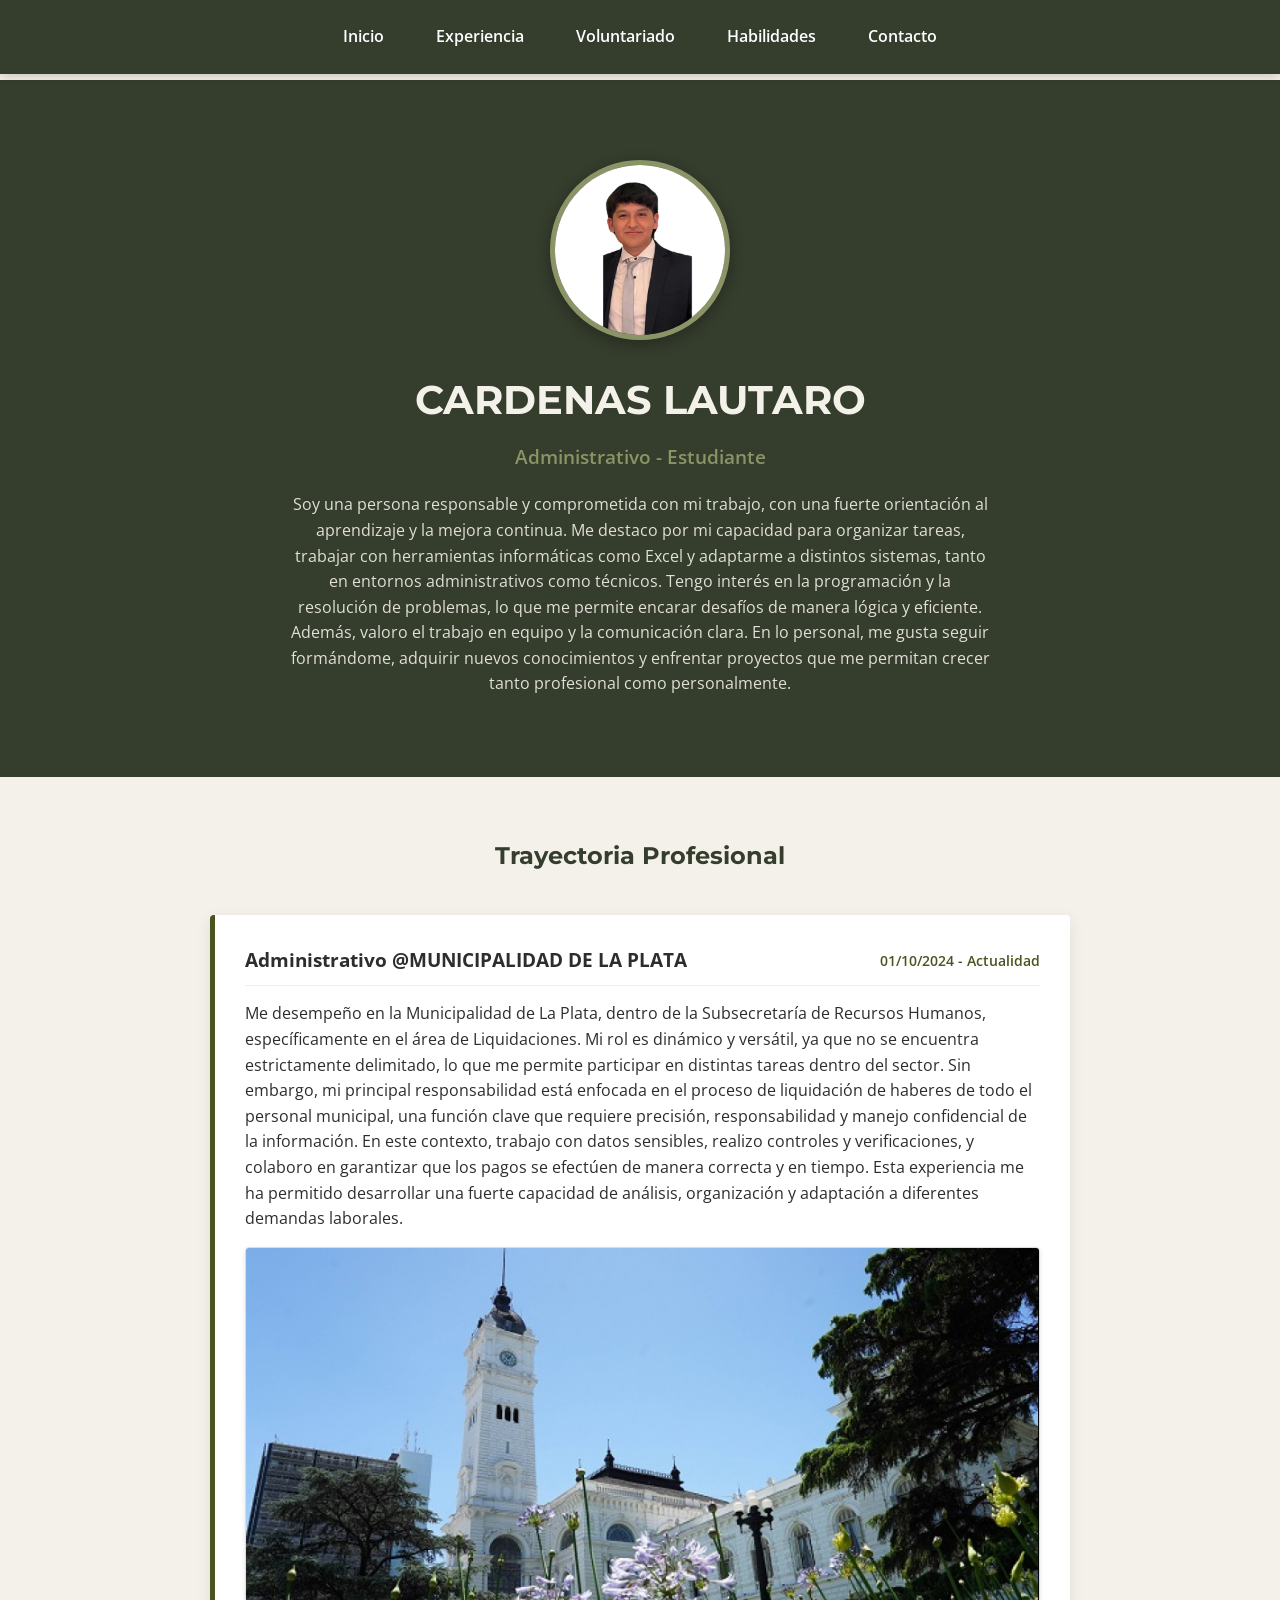
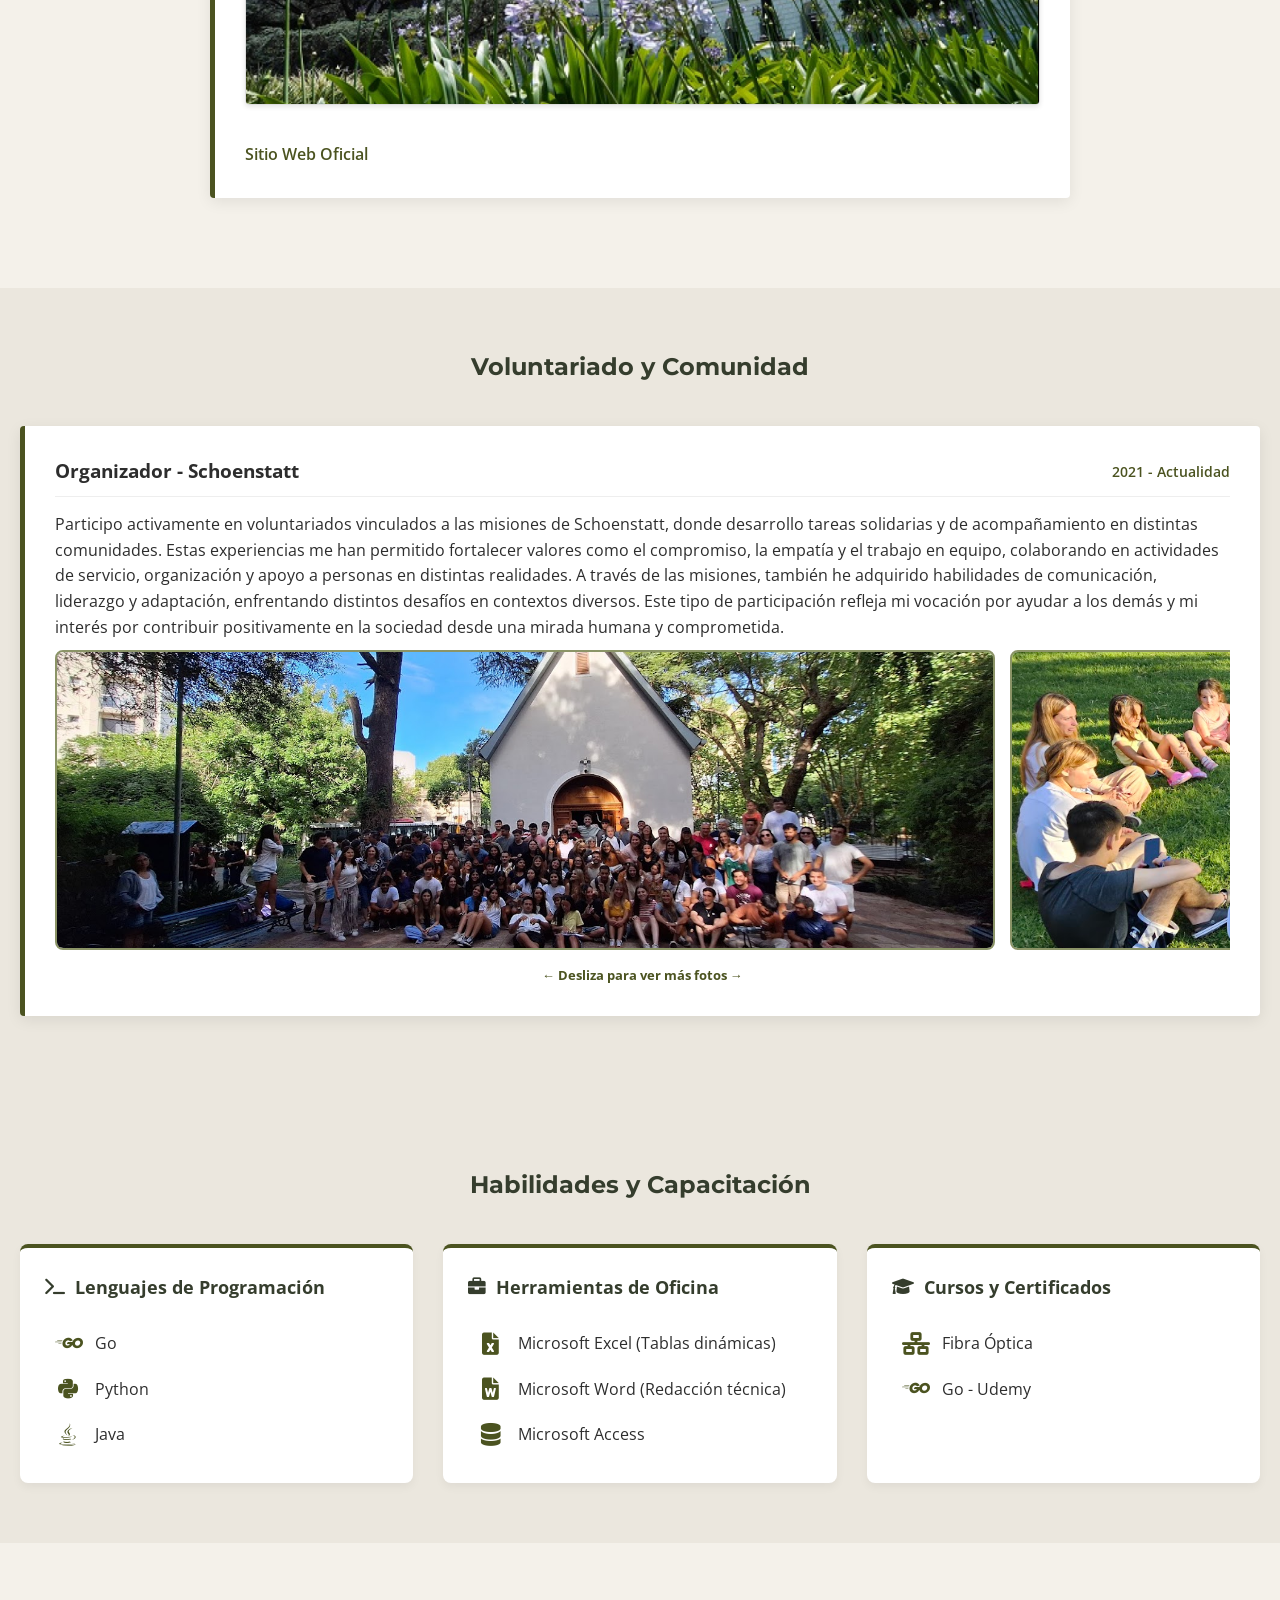
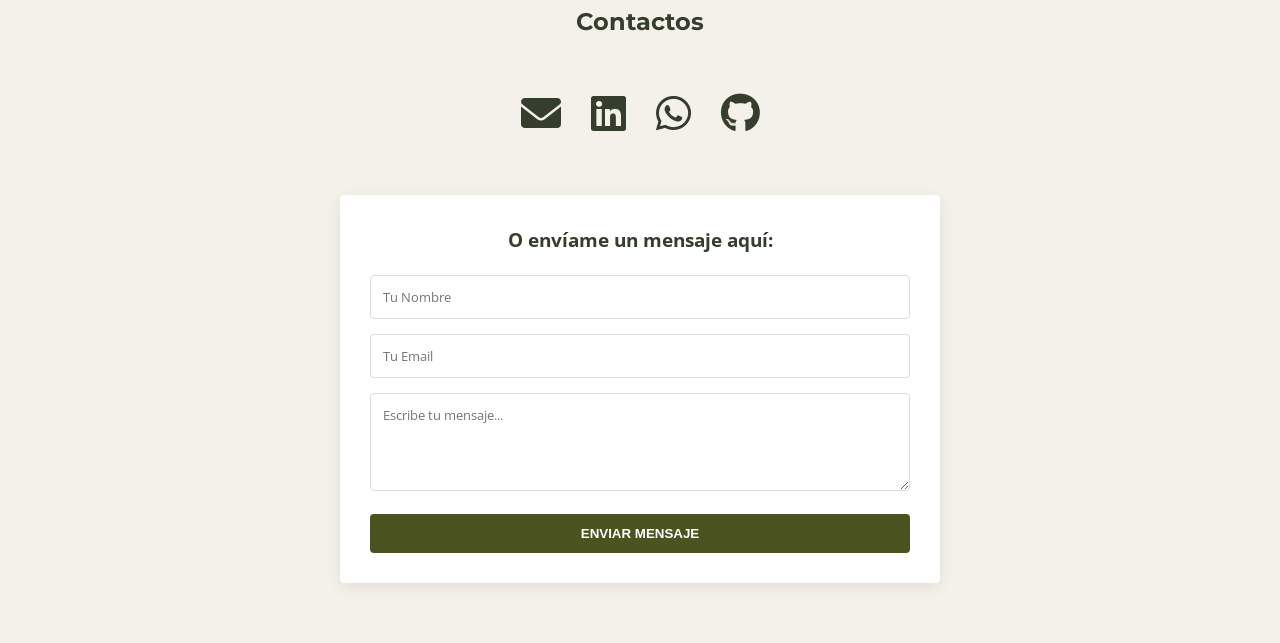
==== index.htm @ 36872a39 "Primer commit: Estructura de CV Profesional" ====
<!DOCTYPE html>
<html lang="es">
<head>
    <meta charset="UTF-8">
    <meta name="viewport" content="width=device-width, initial-scale=1.0">
    <title>CV Profesional</title> <link href="https://fonts.googleapis.com/css2?family=Montserrat:wght@700&family=Open+Sans:wght@400;600&display=swap" rel="stylesheet">
    <link rel="stylesheet" href="https://cdnjs.cloudflare.com/ajax/libs/font-awesome/6.0.0/css/all.min.css">
    <link rel="stylesheet" href="style.css">
</head>
<body>

    <nav class="navbar">
        <div class="nav-container">
            <a href="#inicio" class="nav-link">Inicio</a>
            <a href="#experiencia" class="nav-link">Experiencia</a>
            <a href="#voluntariado" class="nav-link">Voluntariado</a> 
            <a href="#habilidades" class="nav-link">Habilidades</a>
            <a href="#contacto" class="nav-link">Contacto</a>
        </div>
    </nav>

    <header id="inicio" class="hero-section">
        <div class="hero-content">
            <img src="./fotos/yo.png" alt="Foto de Perfil de TU NOMBRE" class="profile-img">
            
            <h1 class="main-title">CARDENAS LAUTARO</h1> 
            
            <p class="subtitle">Administrativo - Estudiante</p> 
            
            <p class="about-me">Soy una persona responsable y comprometida con mi trabajo, con una fuerte orientación al aprendizaje y la mejora continua. Me destaco por mi capacidad para organizar tareas, trabajar con herramientas informáticas como Excel y adaptarme a distintos sistemas, tanto en entornos administrativos como técnicos. Tengo interés en la programación y la resolución de problemas, lo que me permite encarar desafíos de manera lógica y eficiente. Además, valoro el trabajo en equipo y la comunicación clara. En lo personal, me gusta seguir formándome, adquirir nuevos conocimientos y enfrentar proyectos que me permitan crecer tanto profesional como personalmente.</p> 
        </div>
    </header>

    <section id="experiencia" class="section-container">
        <h2 class="section-title">Trayectoria Profesional</h2>
        
        <div class="card job-card">
            <div class="card-header">
                <h3>Administrativo @MUNICIPALIDAD DE LA PLATA</h3>
                <p class="date">01/10/2024 - Actualidad</p>
            </div>
            
            <div class="card-body">
                <p>Me desempeño en la Municipalidad de La Plata, dentro de la Subsecretaría de Recursos Humanos, específicamente en el área de Liquidaciones. Mi rol es dinámico y versátil, ya que no se encuentra estrictamente delimitado, lo que me permite participar en distintas tareas dentro del sector. Sin embargo, mi principal responsabilidad está enfocada en el proceso de liquidación de haberes de todo el personal municipal, una función clave que requiere precisión, responsabilidad y manejo confidencial de la información. En este contexto, trabajo con datos sensibles, realizo controles y verificaciones, y colaboro en garantizar que los pagos se efectúen de manera correcta y en tiempo. Esta experiencia me ha permitido desarrollar una fuerte capacidad de análisis, organización y adaptación a diferentes demandas laborales.</p>
                
                <img src="./fotos/muni.jpg" alt="Evidencia de trabajo en Empresa" class="work-img">

                <div class="card-links">
                    <a href="https://www.laplata.gob.ar/#/" target="_blank" class="external-link">Sitio Web Oficial</a>
                </div>
            </div>
        </div>
        
        </section>

    <section id="voluntariado" class="section-container bg-alt">
    <h2 class="section-title">Voluntariado y Comunidad</h2>
    
    <div class="card volunteer-card">
        <div class="card-header">
            <h3>Organizador - Schoenstatt</h3>
            <p class="date">2021 - Actualidad</p>
        </div>
        <div class="card-body">
            <p>Participo activamente en voluntariados vinculados a las misiones de Schoenstatt, donde desarrollo tareas solidarias y de acompañamiento en distintas comunidades. Estas experiencias me han permitido fortalecer valores como el compromiso, la empatía y el trabajo en equipo, colaborando en actividades de servicio, organización y apoyo a personas en distintas realidades. A través de las misiones, también he adquirido habilidades de comunicación, liderazgo y adaptación, enfrentando distintos desafíos en contextos diversos. Este tipo de participación refleja mi vocación por ayudar a los demás y mi interés por contribuir positivamente en la sociedad desde una mirada humana y comprometida.</p>
            
            <div class="carrusel">
                <img src="./fotos/mf1.jpg" alt="Foto 1">
                <img src="./fotos/mf2.jpg" alt="Foto 2">
                <img src="./fotos/mf3.jpg" alt="Foto 3">
            </div>
            <p class="instruccion-carrusel">← Desliza para ver más fotos →</p>
        </div>
    </div>
</section>

    </section>

    <section id="habilidades" class="section-container bg-alt">
    <h2 class="section-title">Habilidades y Capacitación</h2>

    <div class="skills-grid-profesional">
        
        <div class="skill-group">
            <h4><i class="fas fa-terminal"></i> Lenguajes de Programación</h4>
            <ul class="lista-habilidades">
                <li><i class="fab fa-golang"></i> Go</li> 
                <li><i class="fab fa-python"></i> Python</li> 
                <li><i class="fab fa-java"></i> Java</li> 
            </ul>
        </div>

        <div class="skill-group">
            <h4><i class="fas fa-briefcase"></i> Herramientas de Oficina</h4>
            <ul class="lista-habilidades">
                <li><i class="fas fa-file-excel"></i> Microsoft Excel (Tablas dinámicas)</li>
                <li><i class="fas fa-file-word"></i> Microsoft Word (Redacción técnica)</li>
                <li><i class="fas fa-database"></i> Microsoft Access</li>
            </ul>
        </div>

        <div class="skill-group">
            <h4><i class="fas fa-graduation-cap"></i> Cursos y Certificados</h4>
            <ul class="lista-habilidades">
                <li><i class="fas fa-network-wired"></i> Fibra Óptica</li>
                <li><i class="fab fa-golang"></i> Go - Udemy</li>
            </ul>
        </div>

    </div>
</section>

    <section id="contacto" class="section-container">
        <h2 class="section-title">Contactos</h2>
        
        <div class="contact-links-bar">
            <a href="mailto:cardenaslautaro@gmail.com" class="contact-icon" title="Enviar Mail">
                <i class="fas fa-envelope"></i>
            </a>
            
            <a href="https://www.linkedin.com/in/lautaro-c%C3%A1rdenas-45a643280/" target="_blank" class="contact-icon" title="LinkedIn">
                <i class="fab fa-linkedin"></i>
            </a>
            
            <a href="https://wa.me/5492214946149" target="_blank" class="contact-icon" title="WhatsApp">
                <i class="fab fa-whatsapp"></i>
            </a>
            
            <a href="https://github.com/lautaroCardenas" target="_blank" class="contact-icon" title="GitHub">
                <i class="fab fa-github"></i>
            </a>
        </div>

        <form class="contact-form">
            <h3>O envíame un mensaje aquí:</h3>
            <div class="form-group">
                <input type="text" placeholder="Tu Nombre" required>
            </div>
            <div class="form-group">
                <input type="email" placeholder="Tu Email" required>
            </div>
            <div class="form-group">
                <textarea rows="4" placeholder="Escribe tu mensaje..."></textarea>
            </div>
            <button type="submit" class="btn-submit">Enviar Mensaje</button>
        </form>
    </section>

    <button id="scroll-btn" class="floating-btn" title="Volver arriba">↑</button>

    <script src="script.js"></script>
</body>
</html>
---- style.css ----
/* Definición de Variables */
:root {
    --militar-dark: #353d2d;    /* Verde bosque oscuro */
    --militar-olive: #4b5320;   /* Oliva clásico */
    --militar-accent: #8b9467;  /* Verde seco claro para realces */
    --earth-light: #f4f1ea;     /* Color crema/arena para fondos */
    --text-main: #2d2d2d;
    --text-light: #f4f1ea;
    --white: #ffffff;
    --transition: all 0.3s ease;
}

/* Estilos Globales */
* { box-sizing: border-box; margin: 0; padding: 0; }

body {
    font-family: 'Open Sans', sans-serif;
    color: var(--text-main);
    background-color: var(--earth-light);
    line-height: 1.6;
    scroll-behavior: smooth;
    padding-top: 80px; /* Espacio para la navbar fija */
}

/* Navbar */
.navbar {
    position: fixed; top: 0; width: 100%;
    background-color: var(--militar-dark);
    padding: 1rem 0; z-index: 1000;
    box-shadow: 0 2px 10px rgba(0,0,0,0.2);
}
.nav-container { display: flex; justify-content: center; gap: 20px; }
.nav-link {
    color: var(--white); text-decoration: none;
    font-weight: 600; padding: 8px 16px;
    border-radius: 4px; transition: var(--transition);
}
/* EFECTO HOVER EN BOTONES DE NAVEGACIÓN [REQUISITO] */
.nav-link:hover {
    background-color: var(--militar-accent);
    color: var(--militar-dark);
}

/* Hero Section */
.hero-section {
    padding: 80px 20px;
    background-color: var(--militar-dark);
    color: var(--text-light);
    text-align: center;
}
.profile-img {
    width: 180px; height: 180px;
    border-radius: 50%;
    border: 5px solid var(--militar-accent);
    margin-bottom: 20px;
    object-fit: cover; /* Asegura que la foto real no se deforme */
    box-shadow: 0 4px 15px rgba(0,0,0,0.3);
}
.main-title { font-family: 'Montserrat', sans-serif; font-size: 2.5rem; margin-bottom: 10px; }
.subtitle { font-size: 1.2rem; color: var(--militar-accent); font-weight: 600; margin-bottom: 20px; }
.about-me { max-width: 700px; margin: 0 auto; font-size: 1rem; opacity: 0.9; }

/* Tarjetas y Contenedores */
.section-container { max-width: 900px; margin: 0 auto; padding: 60px 20px; }
.section-title { text-align: center; margin-bottom: 40px; font-family: 'Montserrat', sans-serif; color: var(--militar-dark); }
.bg-alt { background-color: #ebe7de; max-width: 100%; padding-left: 20px; padding-right: 20px;}
.bg-alt .section-container { max-width: 900px; margin: 0 auto; }

.card {
    background: var(--white);
    padding: 30px;
    border-left: 5px solid var(--militar-olive);
    box-shadow: 0 4px 15px rgba(0,0,0,0.08);
    border-radius: 4px;
    margin-bottom: 30px;
}
.card-header { display: flex; justify-content: space-between; align-items: center; margin-bottom: 15px; border-bottom: 1px solid #eee; padding-bottom: 10px; }
.date { font-weight: 600; color: var(--militar-olive); font-size: 0.9rem; }

/* ESTILOS PARA FOTOS DE TRABAJO/VOLUNTARIADO */
.work-img {
    max-width: 100%;
    height: auto;
    border-radius: 4px;
    margin-top: 15px;
    margin-bottom: 15px;
    border: 1px solid #ddd;
    box-shadow: 0 2px 5px rgba(0,0,0,0.1);
}

.card-links { margin-top: 15px; }
.external-link { color: var(--militar-olive); text-decoration: none; font-weight: 600; }
.external-link:hover { text-decoration: underline; }

/* BARRA DE ICONOS DE CONTACTO REALES */
.contact-links-bar {
    display: flex;
    justify-content: center;
    gap: 30px;
    margin-bottom: 50px;
    font-size: 2.5rem; /* Tamaño de los iconos */
}
.contact-icon {
    color: var(--militar-dark);
    transition: var(--transition);
    text-decoration: none;
}
/* EFECTO HOVER EN ICONOS DE CONTACTO [REQUISITO] */
.contact-icon:hover {
    color: var(--militar-accent);
    transform: scale(1.15); /* Se agranda un poco */
}

/* Formulario */
.contact-form { max-width: 600px; margin: 0 auto; background: var(--white); padding: 30px; border-radius: 4px; box-shadow: 0 4px 15px rgba(0,0,0,0.08); }
.contact-form h3 { margin-bottom: 20px; color: var(--militar-dark); text-align: center; }
.form-group { margin-bottom: 15px; }
.contact-form input, .contact-form textarea { width: 100%; padding: 12px; border: 1px solid #ddd; border-radius: 4px; font-family: inherit; }

.btn-submit {
    background-color: var(--militar-olive); color: var(--white);
    border: none; padding: 12px 25px; width: 100%;
    cursor: pointer; font-weight: bold; text-transform: uppercase;
    transition: var(--transition); border-radius: 4px;
}
/* EFECTO HOVER EN BOTÓN DE ENVIAR [REQUISITO] */
.btn-submit:hover { background-color: var(--militar-dark); }

/* Botón Flotante (JavaScript) */
.floating-btn {
    position: fixed; bottom: 30px; right: 30px;
    background-color: var(--militar-accent); color: var(--militar-dark);
    border: none; width: 50px; height: 50px; border-radius: 50%;
    cursor: pointer; box-shadow: 0 4px 10px rgba(0,0,0,0.3);
    display: none; font-size: 1.5rem; font-weight: bold; z-index: 100;
    transition: var(--transition);
}
.floating-btn:hover { background-color: var(--militar-olive); color: var(--white); }

/* Estilos del Carrusel */
.carrusel {
    display: flex;
    overflow-x: auto; /* Permite el scroll horizontal */
    scroll-snap-type: x mandatory; /* Hace que las fotos se "peguen" al deslizar */
    gap: 15px;
    padding: 10px 0;
    scrollbar-width: thin; /* Barra de scroll fina en Firefox */
    scrollbar-color: var(--militar-olive) transparent;
}

.carrusel img {
    flex: 0 0 80%; /* Cada foto ocupa el 80% del ancho de la tarjeta */
    height: 300px;
    object-fit: cover;
    border-radius: 8px;
    scroll-snap-align: center; /* Centra la foto al deslizar */
    border: 2px solid var(--militar-accent);
}

.instruccion-carrusel {
    text-align: center;
    font-size: 0.8rem;
    color: var(--militar-olive);
    margin-top: 5px;
    font-weight: bold;
}

/* Personalización de la barra de scroll para Chrome/Safari */
.carrusel::-webkit-scrollbar {
    height: 8px;
}
.carrusel::-webkit-scrollbar-thumb {
    background: var(--militar-olive);
    border-radius: 10px;
}

/* Contenedor Grid para las listas */
.skills-grid-profesional {
    display: grid;
    grid-template-columns: repeat(auto-fit, minmax(280px, 1fr));
    gap: 30px;
    margin-top: 20px;
}

.skill-group {
    background: var(--white);
    padding: 25px;
    border-radius: 8px;
    box-shadow: 0 4px 10px rgba(0,0,0,0.05);
    border-top: 4px solid var(--militar-olive); /* Detalle estético militar */
}

.skill-group h4 {
    margin-bottom: 20px;
    color: var(--militar-dark);
    font-size: 1.1rem;
    display: flex;
    align-items: center;
    gap: 10px;
}

/* Estilo de la lista con logos */
.lista-habilidades {
    list-style: none;
    padding: 0;
}

.lista-habilidades li {
    display: flex;
    align-items: center;
    gap: 15px; /* Espacio entre el logo y el texto */
    padding: 10px;
    border-radius: 5px;
    transition: var(--transition); /* Suaviza el cambio de color  */
    cursor: default;
}

/* ICONOS: Color verde militar inicial */
.lista-habilidades li i {
    font-size: 1.4rem;
    color: var(--militar-olive);
    width: 25px; /* Ancho fijo para que el texto quede alineado */
    text-align: center;
}

/* EFECTO HOVER: Cambio de color al seleccionar la habilidad [TU PEDIDO] */
.lista-habilidades li:hover {
    background-color: var(--militar-accent);
    color: var(--white);
}

.lista-habilidades li:hover i {
    color: var(--white); /* El icono también cambia a blanco */
}
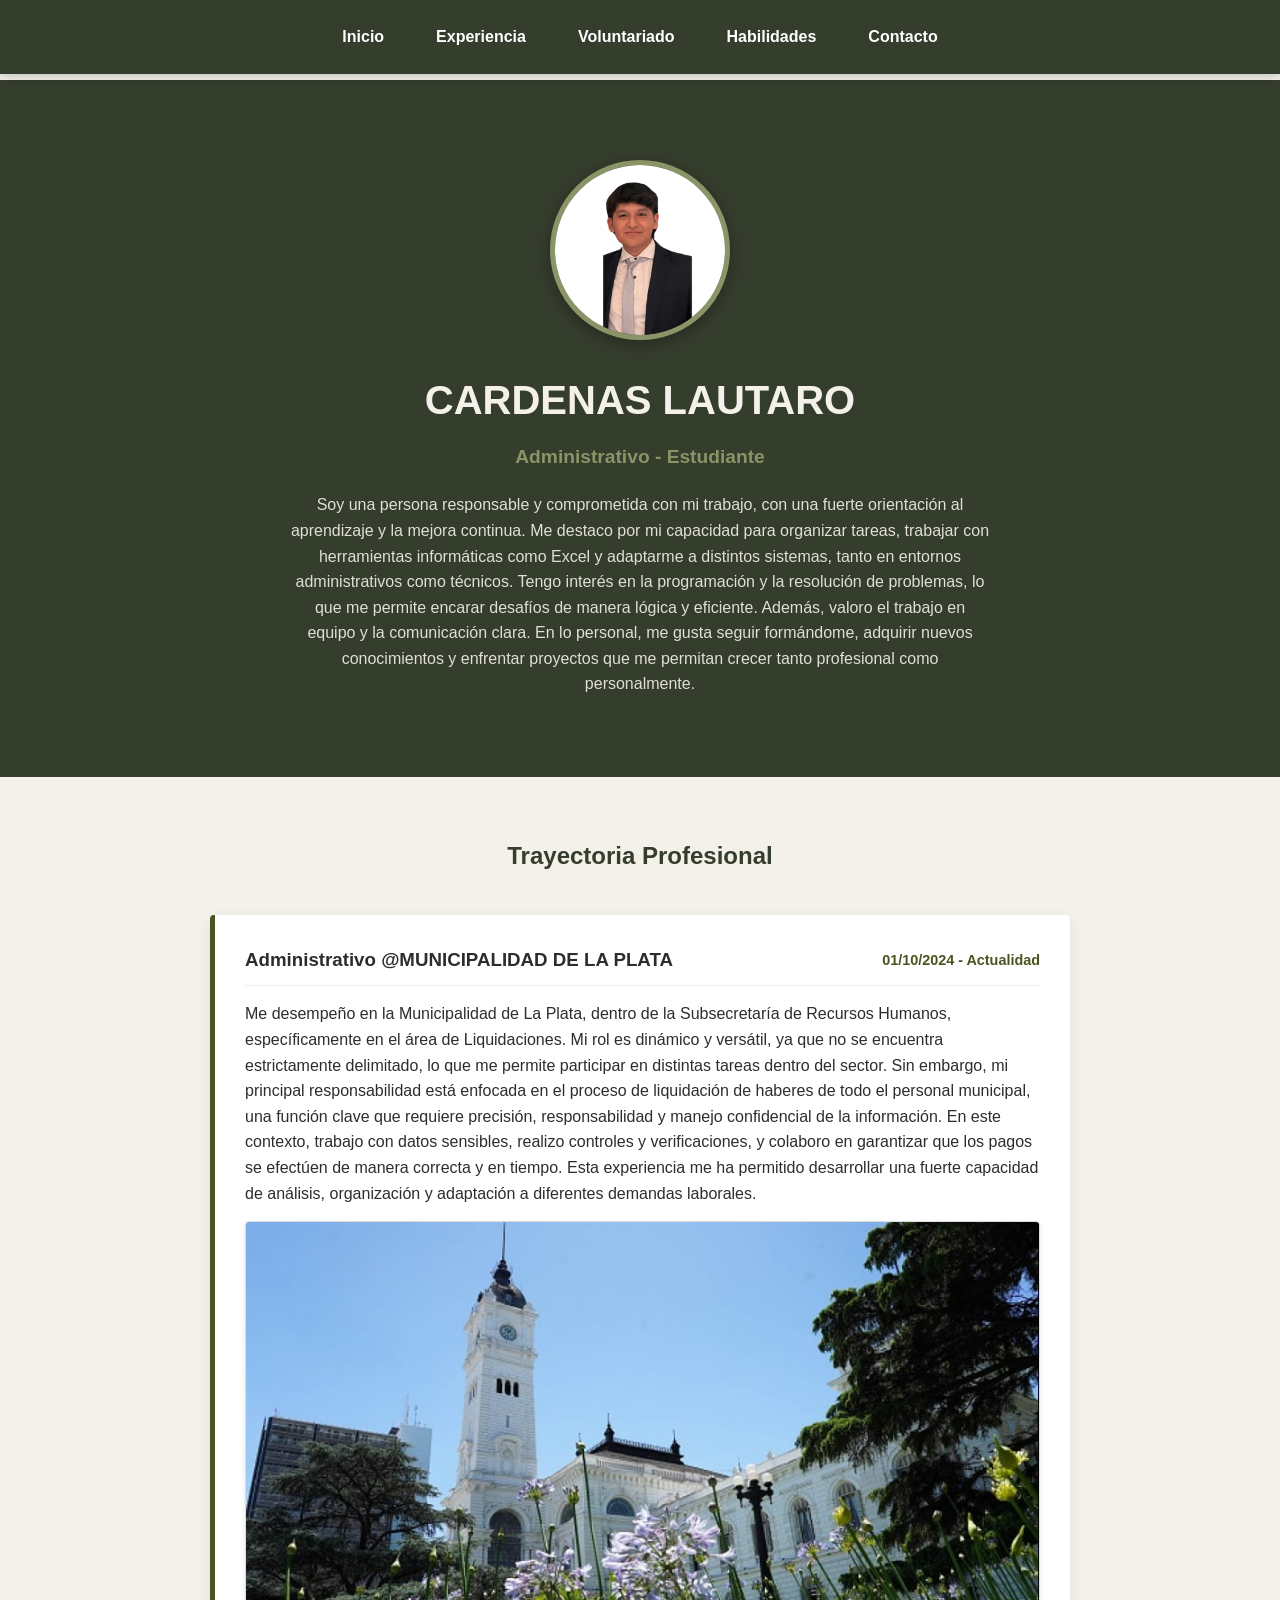
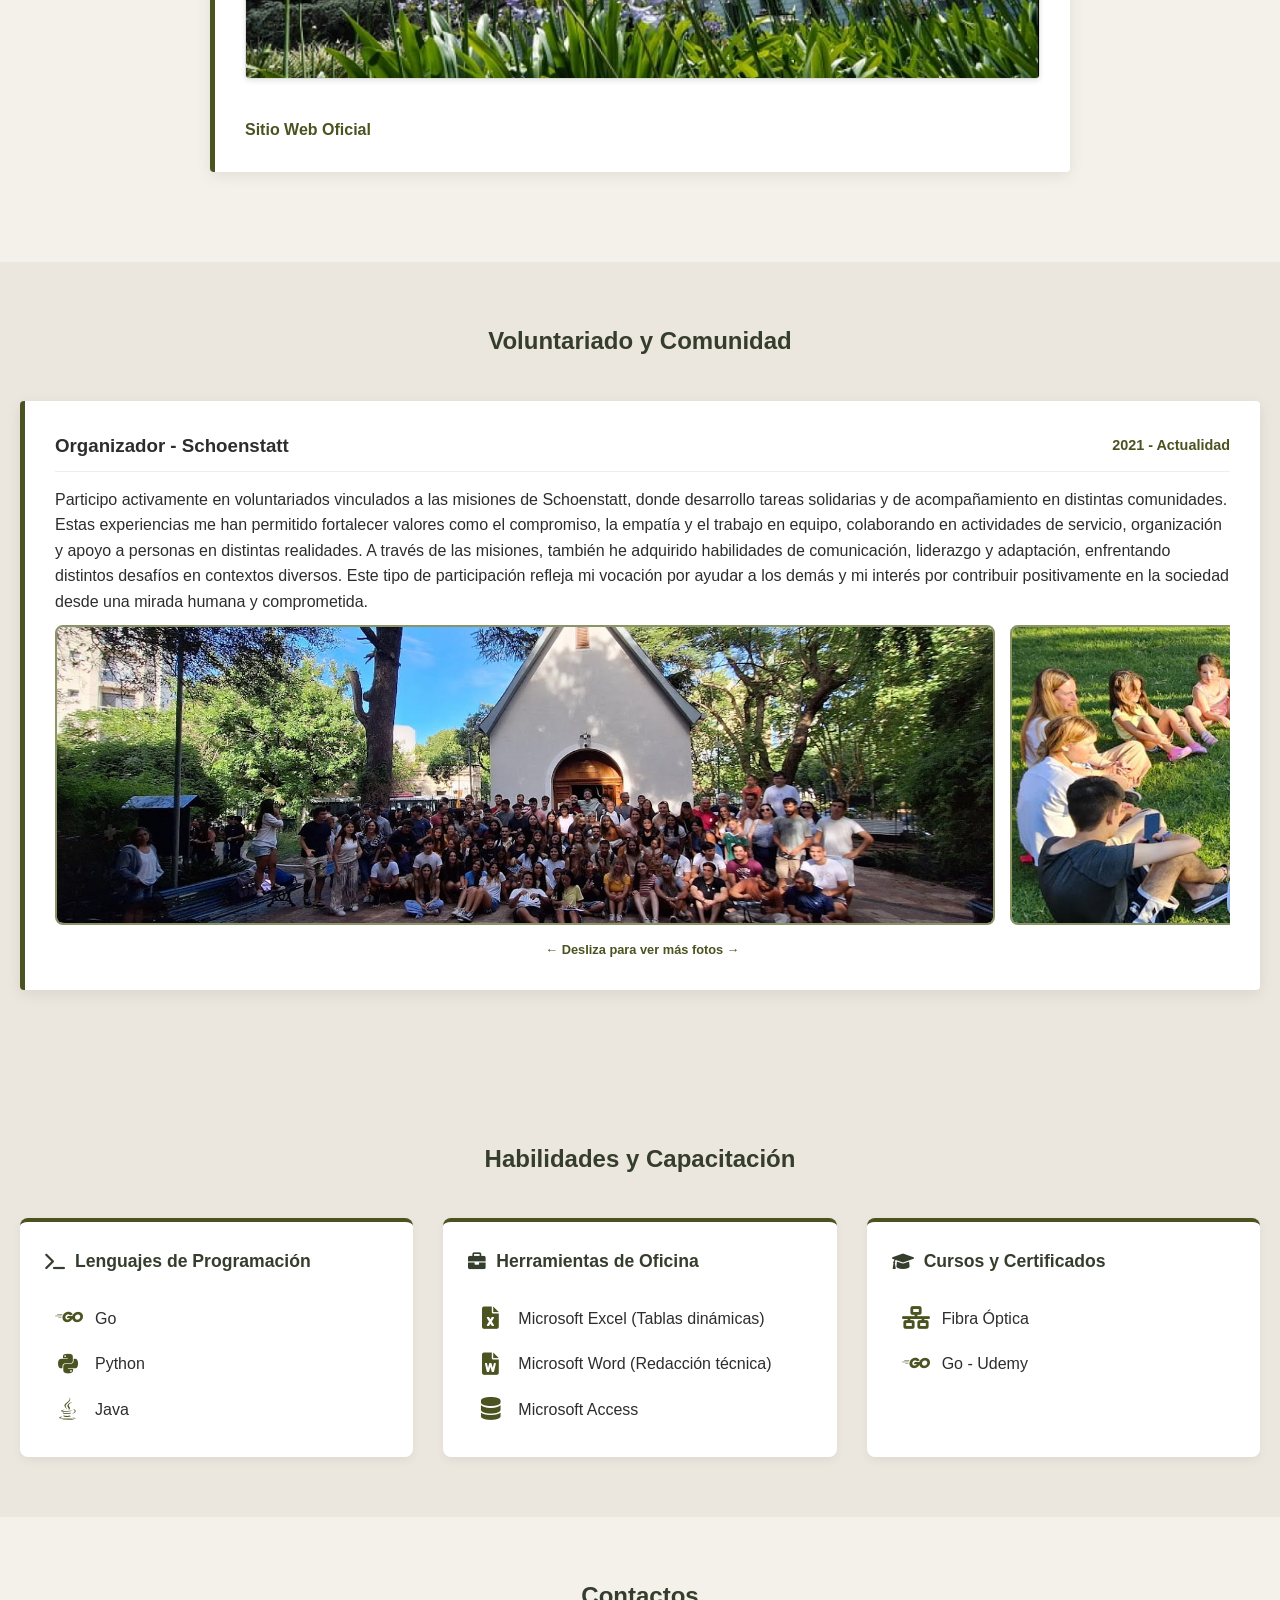
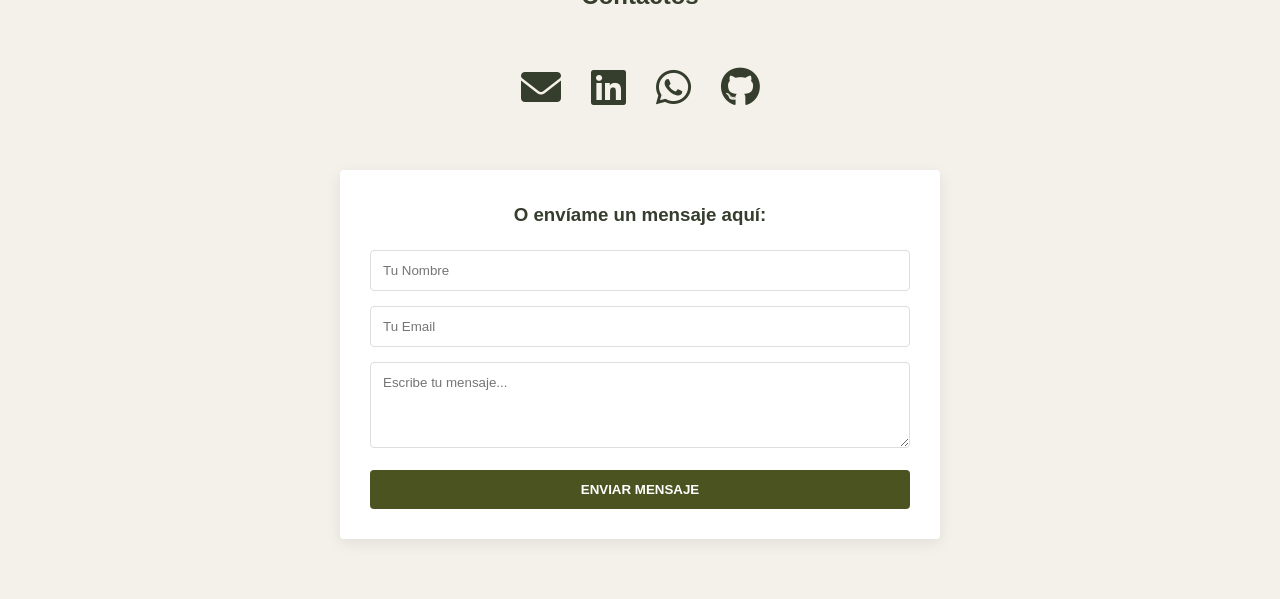
==== commit 70eb6a04: "Fix issue #3: Inclusión de fuentes Montserrat y Open Sans como recursos locales" ====
--- a/index.htm
+++ b/index.htm
@@ -3,7 +3,7 @@
 <head>
     <meta charset="UTF-8">
     <meta name="viewport" content="width=device-width, initial-scale=1.0">
-    <title>CV Profesional</title> <link href="https://fonts.googleapis.com/css2?family=Montserrat:wght@700&family=Open+Sans:wght@400;600&display=swap" rel="stylesheet">
+    <title>CV Profesional</title>
     <link rel="stylesheet" href="https://cdnjs.cloudflare.com/ajax/libs/font-awesome/6.0.0/css/all.min.css">
     <link rel="stylesheet" href="style.css">
 </head>
--- a/style.css
+++ b/style.css
@@ -1,9 +1,28 @@
-/* Definición de Variables */
+@font-face {
+    font-family: 'Montserrat';
+    src: url('./fonts/Montserrat-Bold.ttf') format('truetype');
+    font-weight: 700;
+    font-style: normal;
+}
+
+@font-face {
+    font-family: 'Open Sans';
+    src: url('./fonts/OpenSans-Regular.ttf') format('truetype');
+    font-weight: 400;
+    font-style: normal;
+}
+
+@font-face {
+    font-family: 'Open Sans';
+    src: url('./fonts/OpenSans-SemiBold.ttf') format('truetype');
+    font-weight: 600;
+    font-style: normal;
+}
 :root {
-    --militar-dark: #353d2d;    /* Verde bosque oscuro */
-    --militar-olive: #4b5320;   /* Oliva clásico */
-    --militar-accent: #8b9467;  /* Verde seco claro para realces */
-    --earth-light: #f4f1ea;     /* Color crema/arena para fondos */
+    --militar-dark: #353d2d;    
+    --militar-olive: #4b5320;   
+    --militar-accent: #8b9467;  
+    --earth-light: #f4f1ea;     
     --text-main: #2d2d2d;
     --text-light: #f4f1ea;
     --white: #ffffff;
@@ -19,7 +38,7 @@
     background-color: var(--earth-light);
     line-height: 1.6;
     scroll-behavior: smooth;
-    padding-top: 80px; /* Espacio para la navbar fija */
+    padding-top: 80px; 
 }
 
 /* Navbar */
@@ -35,13 +54,13 @@
     font-weight: 600; padding: 8px 16px;
     border-radius: 4px; transition: var(--transition);
 }
-/* EFECTO HOVER EN BOTONES DE NAVEGACIÓN [REQUISITO] */
+
 .nav-link:hover {
     background-color: var(--militar-accent);
     color: var(--militar-dark);
 }
 
-/* Hero Section */
+
 .hero-section {
     padding: 80px 20px;
     background-color: var(--militar-dark);
@@ -92,7 +111,7 @@
 .external-link { color: var(--militar-olive); text-decoration: none; font-weight: 600; }
 .external-link:hover { text-decoration: underline; }
 
-/* BARRA DE ICONOS DE CONTACTO REALES */
+
 .contact-links-bar {
     display: flex;
     justify-content: center;
@@ -105,10 +124,9 @@
     transition: var(--transition);
     text-decoration: none;
 }
-/* EFECTO HOVER EN ICONOS DE CONTACTO [REQUISITO] */
 .contact-icon:hover {
     color: var(--militar-accent);
-    transform: scale(1.15); /* Se agranda un poco */
+    transform: scale(1.15); /* Efecto de agrandamiento al pasar el mouse */
 }
 
 /* Formulario */
@@ -123,7 +141,6 @@
     cursor: pointer; font-weight: bold; text-transform: uppercase;
     transition: var(--transition); border-radius: 4px;
 }
-/* EFECTO HOVER EN BOTÓN DE ENVIAR [REQUISITO] */
 .btn-submit:hover { background-color: var(--militar-dark); }
 
 /* Botón Flotante (JavaScript) */
@@ -153,7 +170,7 @@
     height: 300px;
     object-fit: cover;
     border-radius: 8px;
-    scroll-snap-align: center; /* Centra la foto al deslizar */
+    scroll-snap-align: center; /* Centra cada foto al deslizar */
     border: 2px solid var(--militar-accent);
 }
 
@@ -165,7 +182,6 @@
     font-weight: bold;
 }
 
-/* Personalización de la barra de scroll para Chrome/Safari */
 .carrusel::-webkit-scrollbar {
     height: 8px;
 }
@@ -187,7 +203,7 @@
     padding: 25px;
     border-radius: 8px;
     box-shadow: 0 4px 10px rgba(0,0,0,0.05);
-    border-top: 4px solid var(--militar-olive); /* Detalle estético militar */
+    border-top: 4px solid var(--militar-olive); 
 }
 
 .skill-group h4 {
@@ -211,24 +227,24 @@
     gap: 15px; /* Espacio entre el logo y el texto */
     padding: 10px;
     border-radius: 5px;
-    transition: var(--transition); /* Suaviza el cambio de color  */
+    transition: var(--transition); 
     cursor: default;
 }
 
-/* ICONOS: Color verde militar inicial */
+/* ICONOS */
 .lista-habilidades li i {
     font-size: 1.4rem;
     color: var(--militar-olive);
-    width: 25px; /* Ancho fijo para que el texto quede alineado */
+    width: 25px; 
     text-align: center;
 }
 
-/* EFECTO HOVER: Cambio de color al seleccionar la habilidad [TU PEDIDO] */
+
 .lista-habilidades li:hover {
     background-color: var(--militar-accent);
     color: var(--white);
 }
 
 .lista-habilidades li:hover i {
-    color: var(--white); /* El icono también cambia a blanco */
+    color: var(--white); 
 }
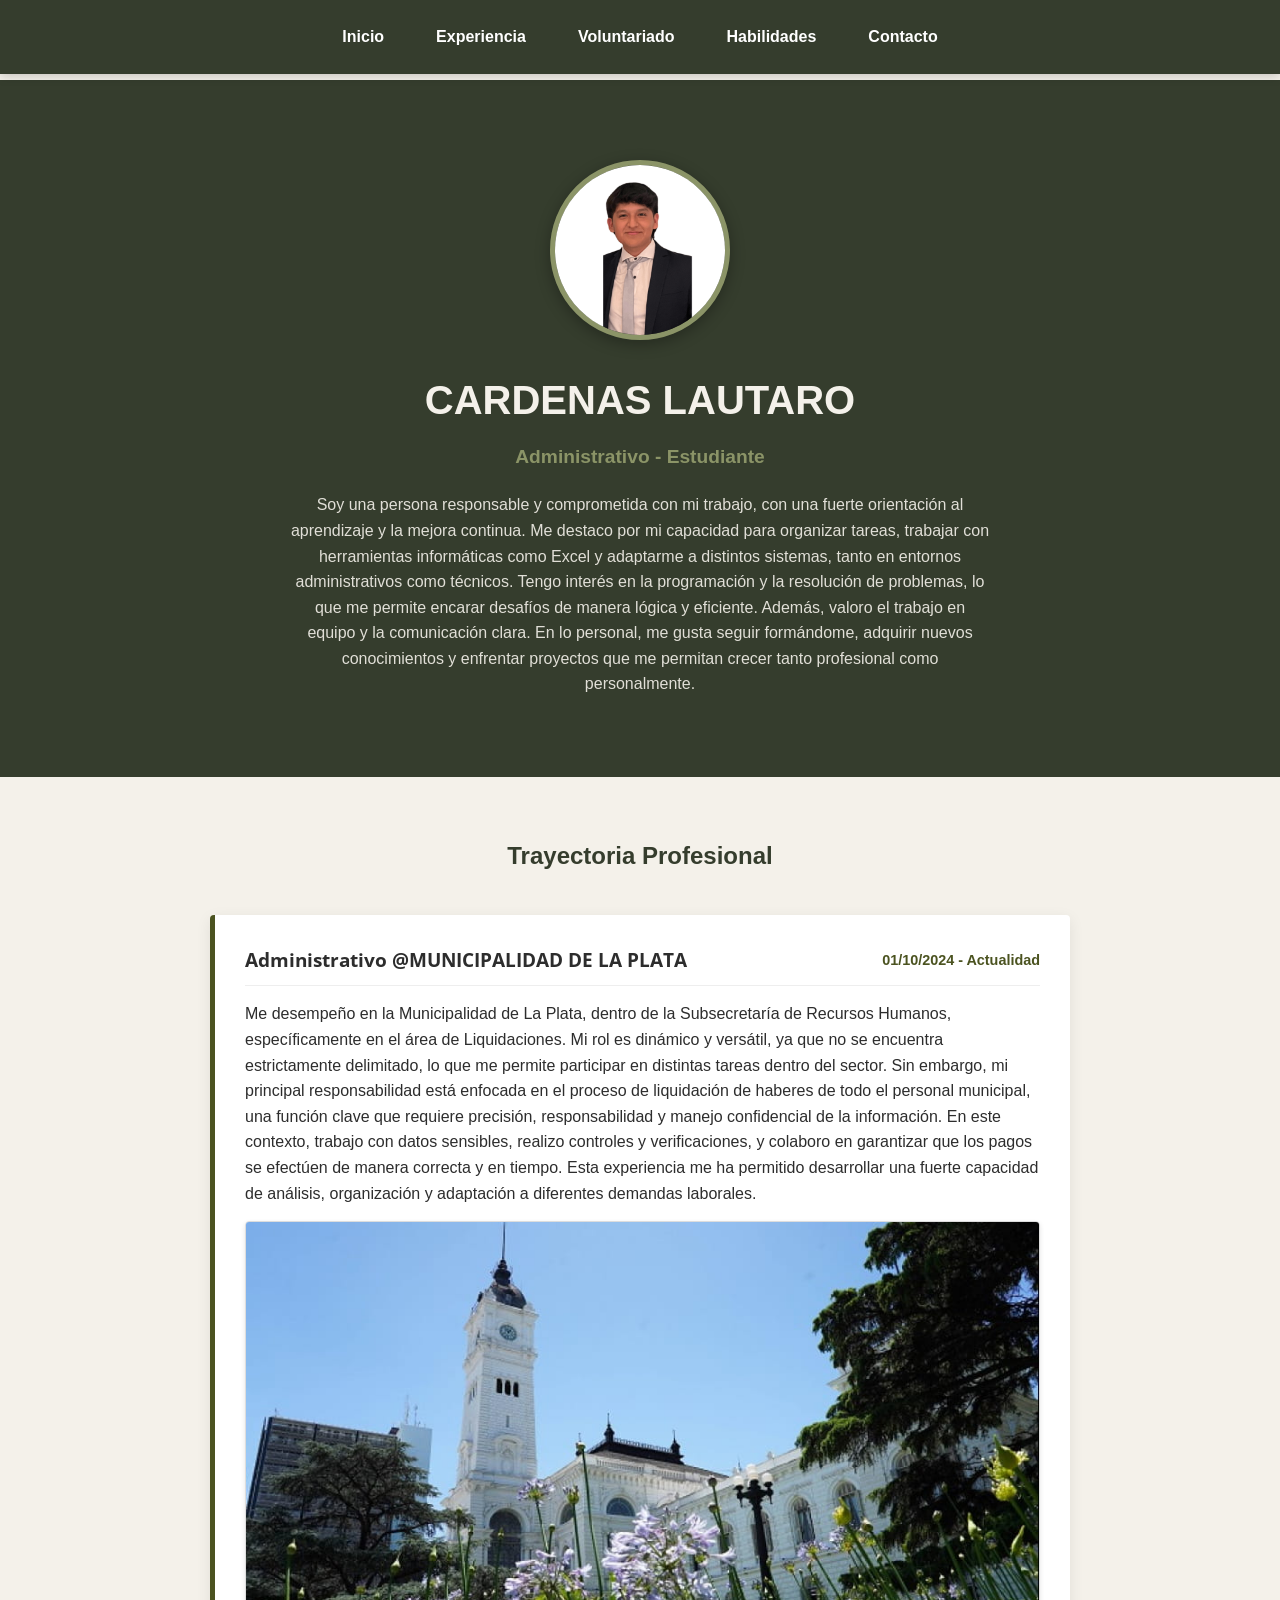
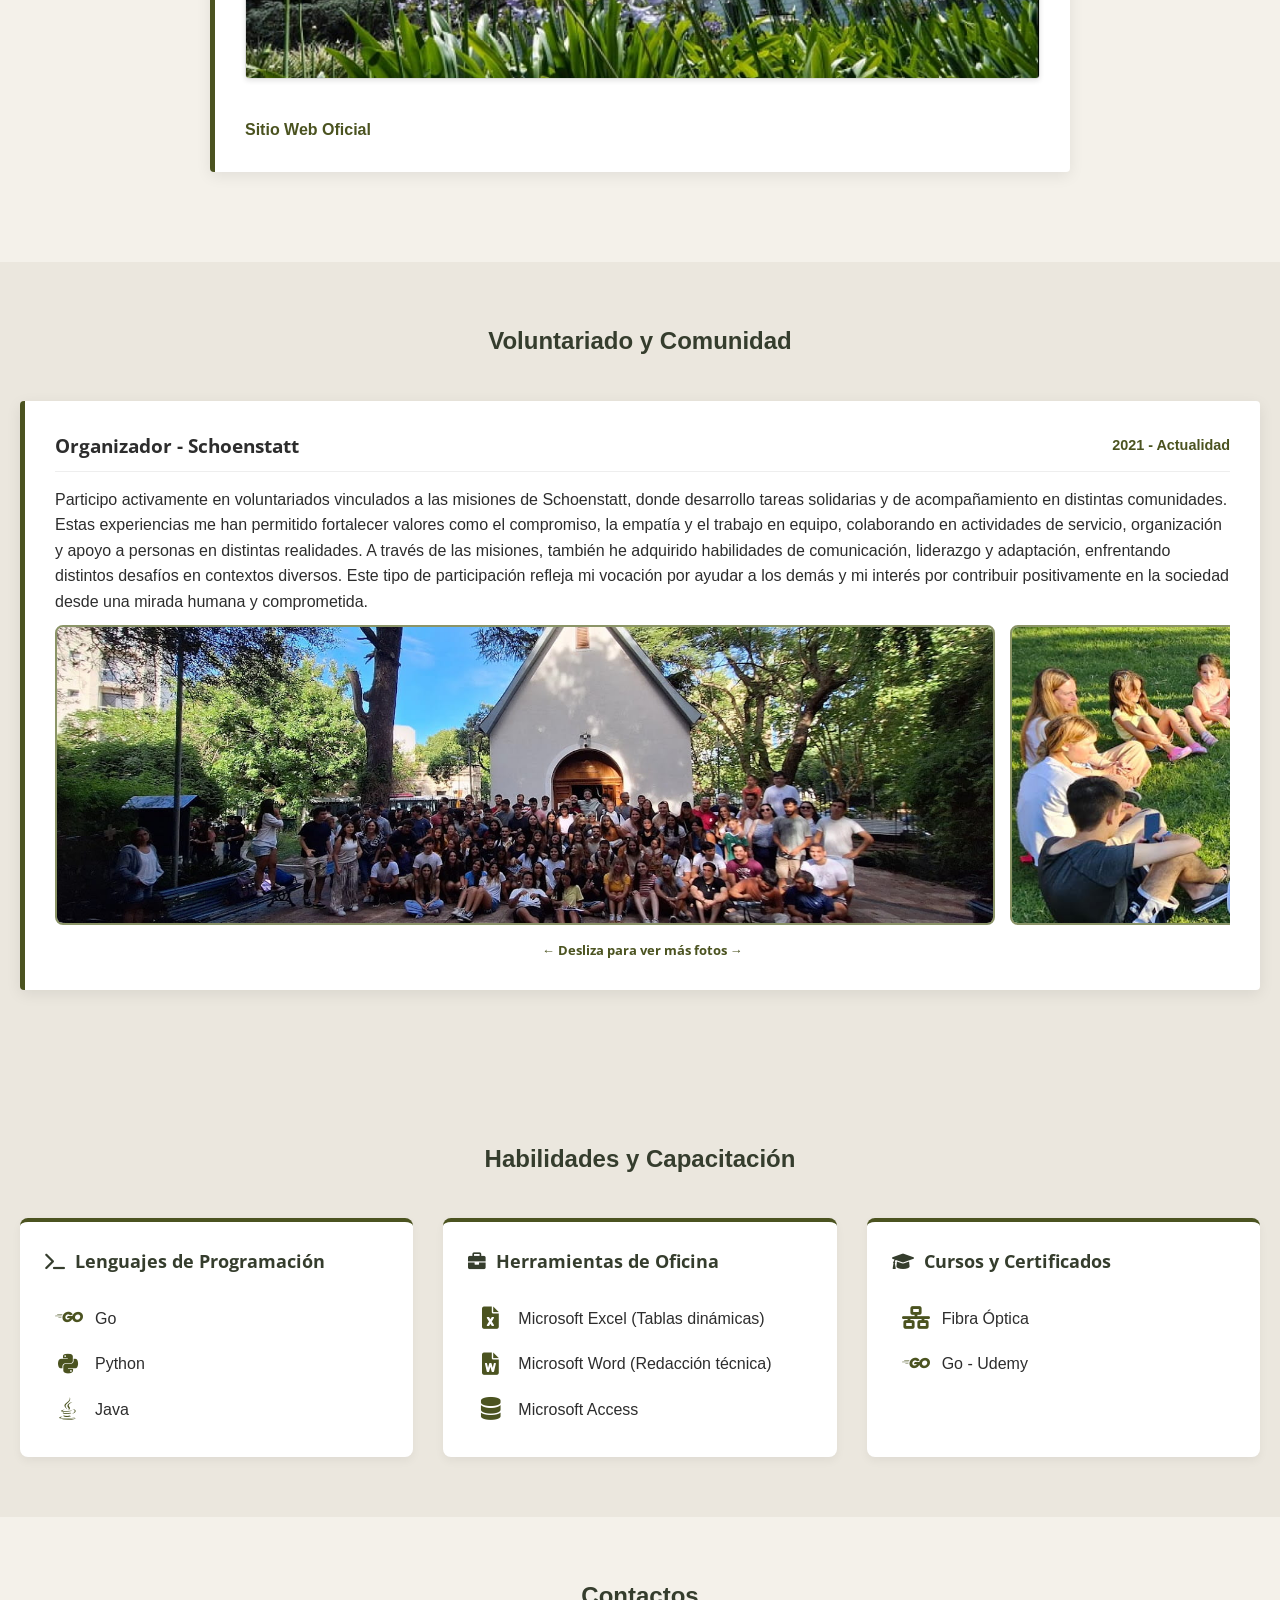
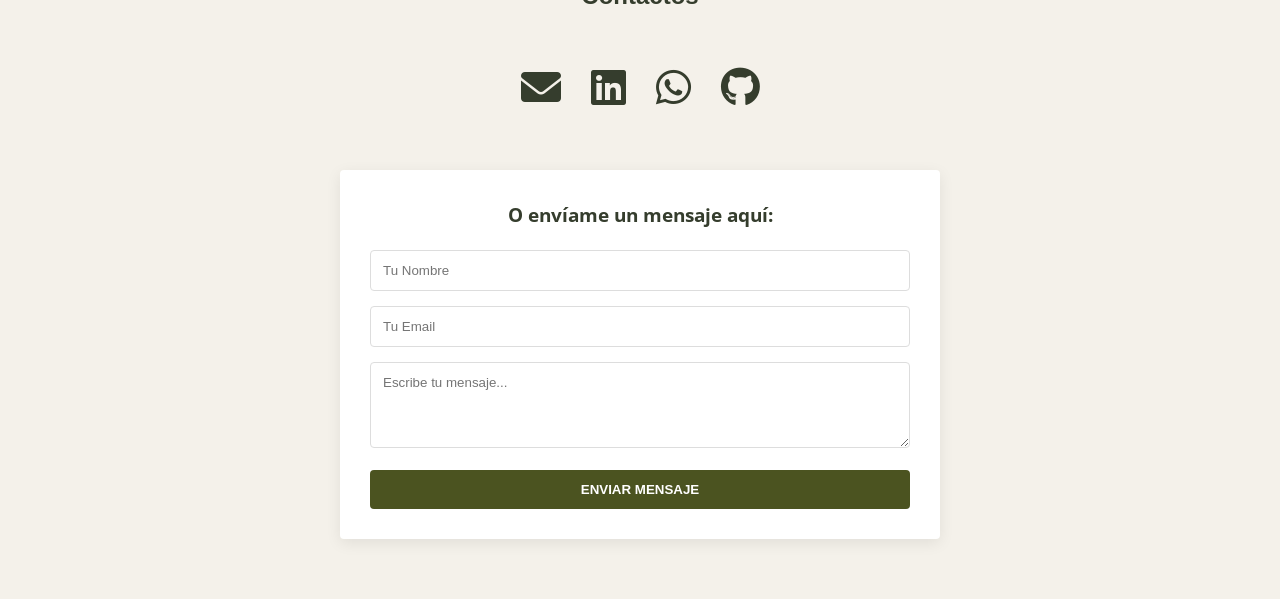
==== commit 8d9b5fb1: "Fix issue #5: Agregados atributos rel=noopener noreferrer a los enlaces externos" ====
--- a/index.htm
+++ b/index.htm
@@ -3,7 +3,7 @@
 <head>
     <meta charset="UTF-8">
     <meta name="viewport" content="width=device-width, initial-scale=1.0">
-    <title>CV Profesional</title>
+    <title>CV Profesional</title> <link href="https://fonts.googleapis.com/css2?family=Montserrat:wght@700&family=Open+Sans:wght@400;600&display=swap" rel="stylesheet">
     <link rel="stylesheet" href="https://cdnjs.cloudflare.com/ajax/libs/font-awesome/6.0.0/css/all.min.css">
     <link rel="stylesheet" href="style.css">
 </head>
@@ -46,7 +46,7 @@
                 <img src="./fotos/muni.jpg" alt="Evidencia de trabajo en Empresa" class="work-img">
 
                 <div class="card-links">
-                    <a href="https://www.laplata.gob.ar/#/" target="_blank" class="external-link">Sitio Web Oficial</a>
+                    <a href="https://www.laplata.gob.ar/#/" target="_blank" rel="noopener noreferrer" class="external-link">Sitio Web Oficial</a>
                 </div>
             </div>
         </div>
@@ -118,15 +118,15 @@
                 <i class="fas fa-envelope"></i>
             </a>
             
-            <a href="https://www.linkedin.com/in/lautaro-c%C3%A1rdenas-45a643280/" target="_blank" class="contact-icon" title="LinkedIn">
+            <a href="https://www.linkedin.com/in/lautaro-c%C3%A1rdenas-45a643280/" target="_blank" rel="noopener noreferrer" class="contact-icon" title="LinkedIn">
                 <i class="fab fa-linkedin"></i>
             </a>
-            
-            <a href="https://wa.me/5492214946149" target="_blank" class="contact-icon" title="WhatsApp">
+                        
+            <a href="https://wa.me/5492214946149" target="_blank" rel="noopener noreferrer" class="contact-icon" title="WhatsApp">
                 <i class="fab fa-whatsapp"></i>
             </a>
-            
-            <a href="https://github.com/lautaroCardenas" target="_blank" class="contact-icon" title="GitHub">
+                        
+            <a href="https://github.com/lautaroCardenas" target="_blank" rel="noopener noreferrer" class="contact-icon" title="GitHub">
                 <i class="fab fa-github"></i>
             </a>
         </div>
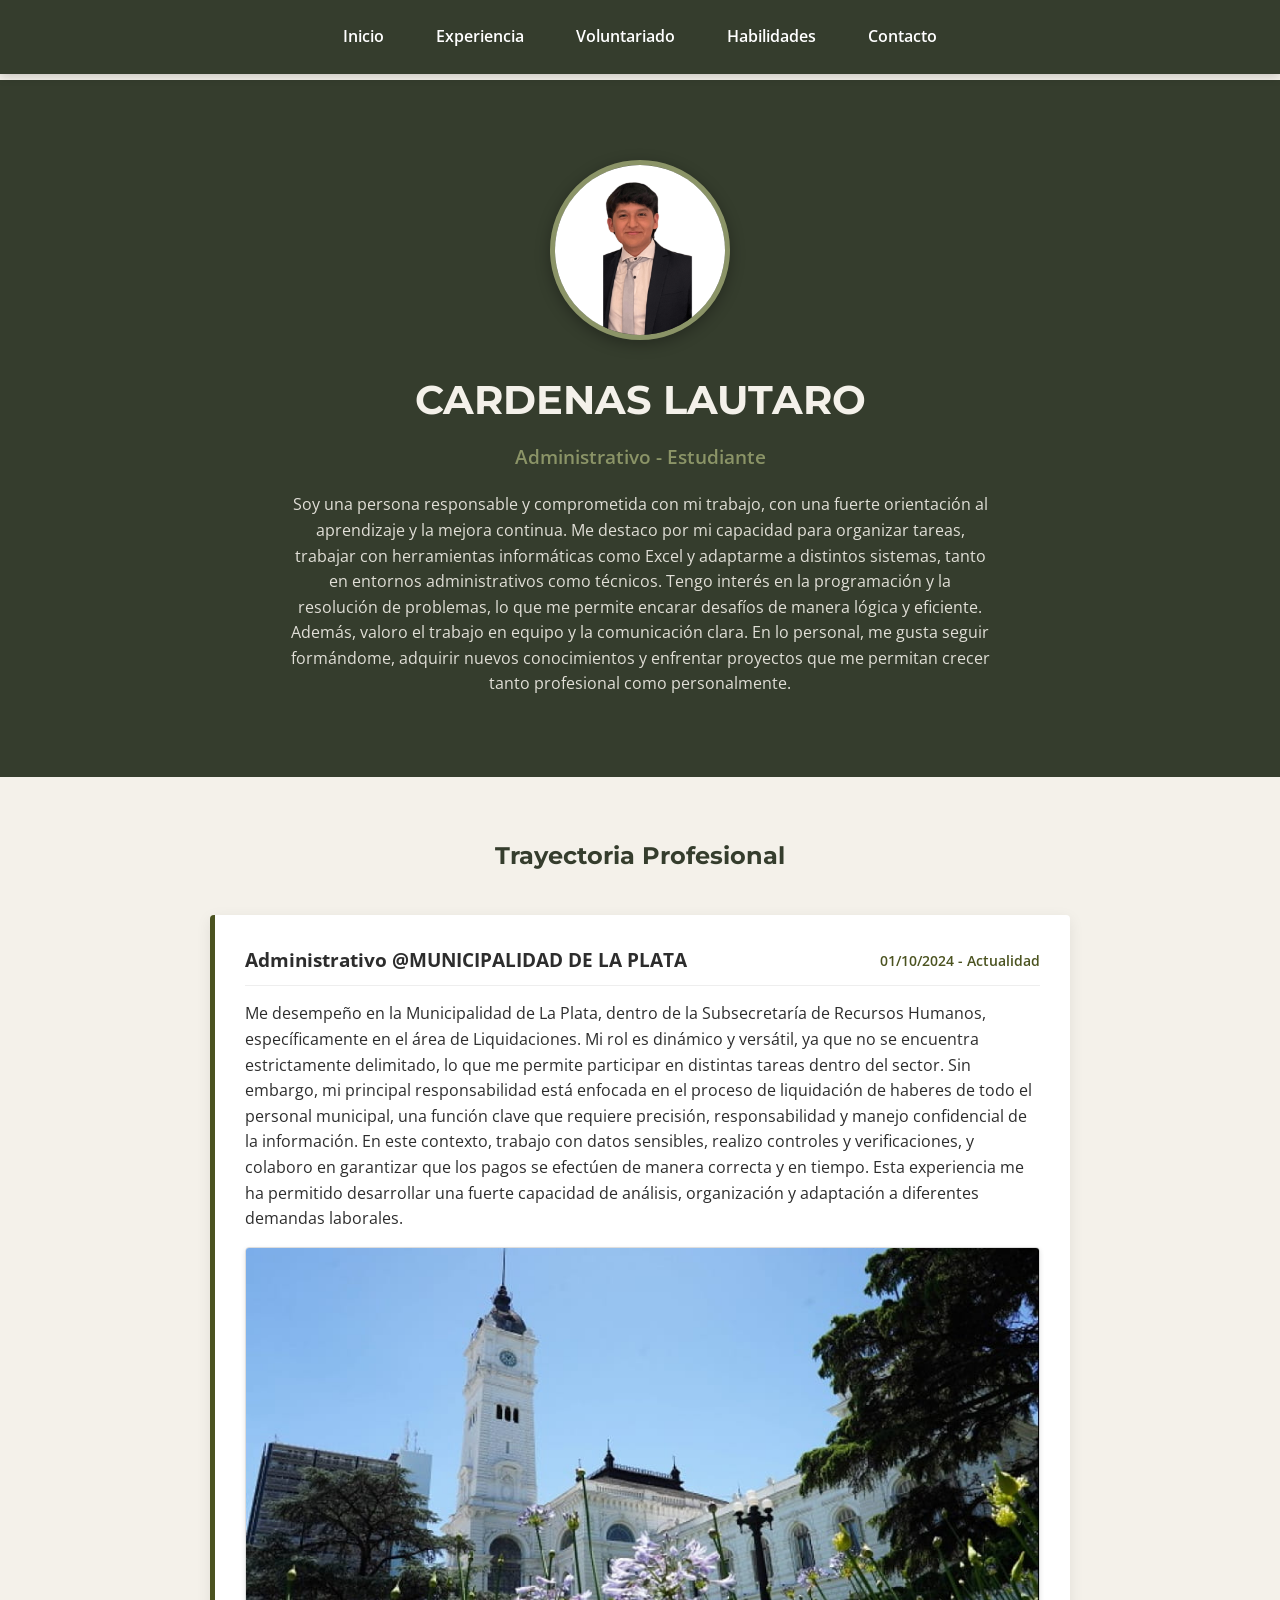
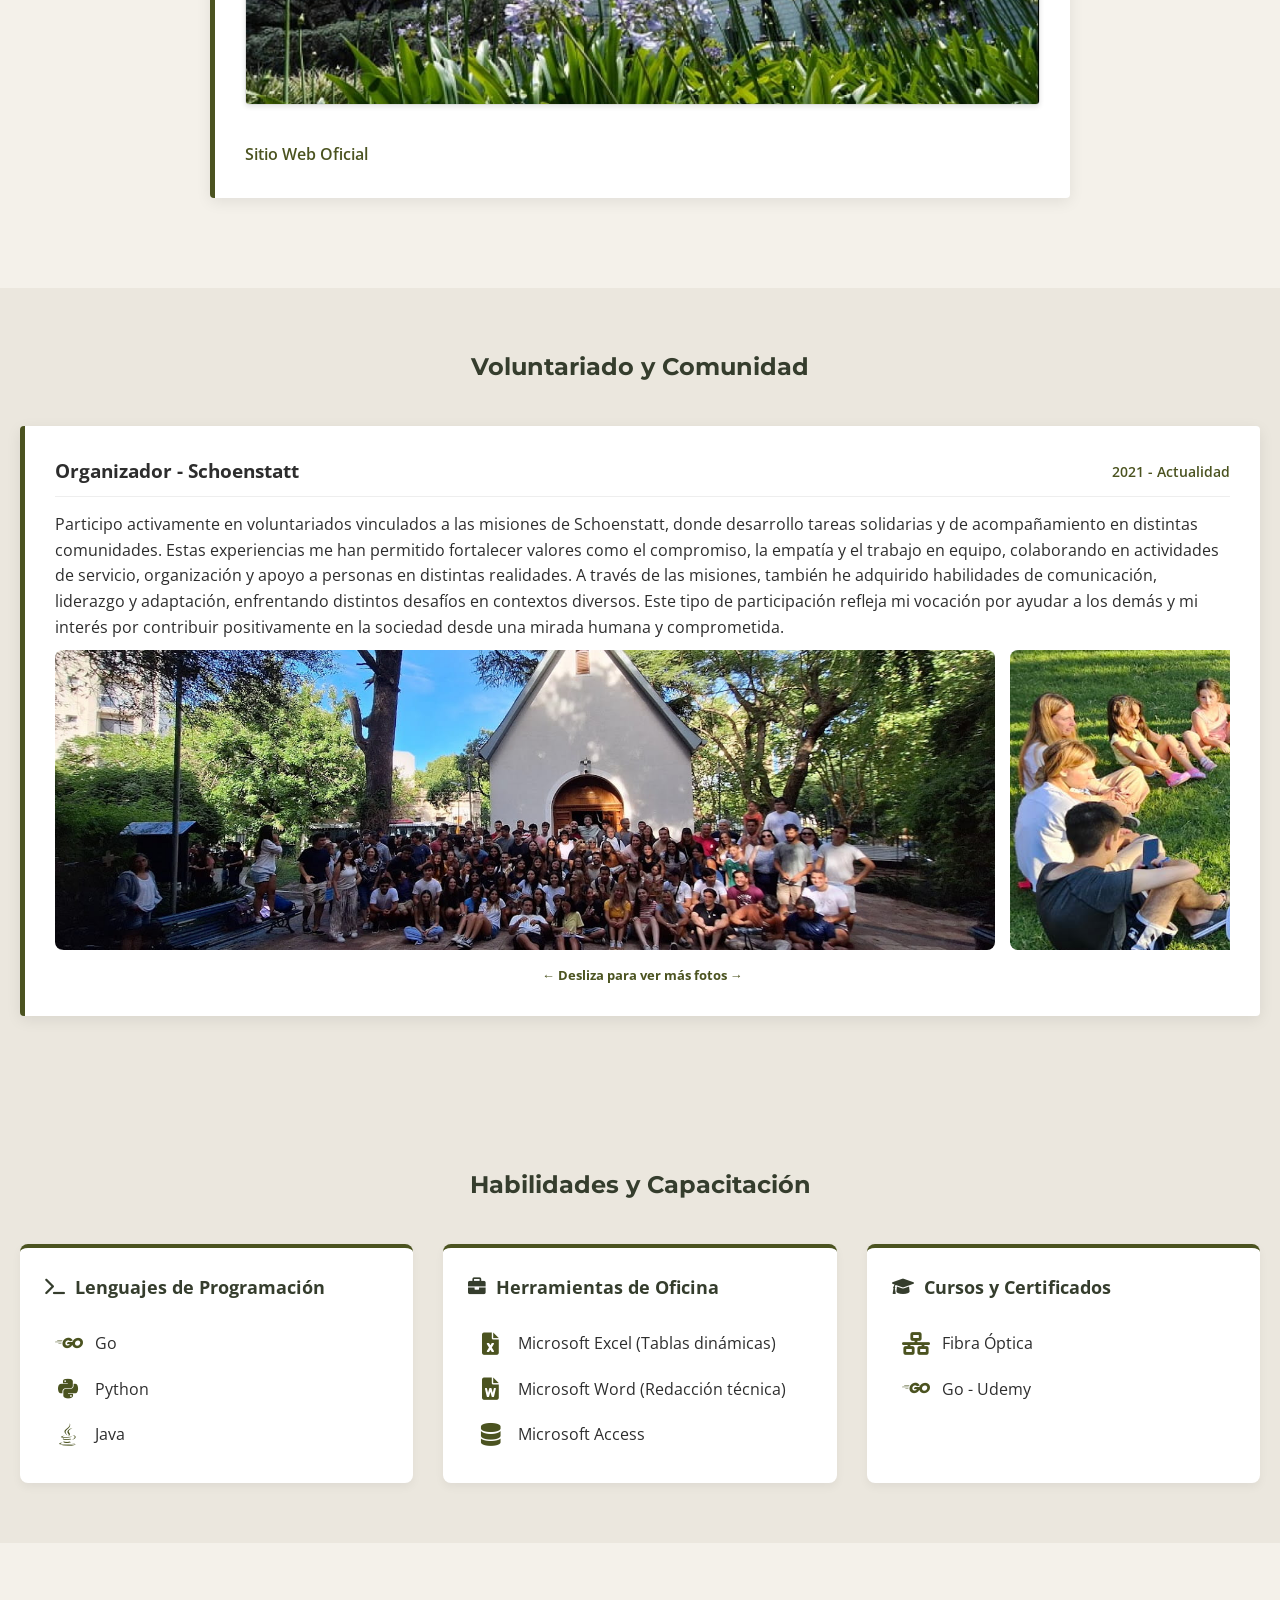
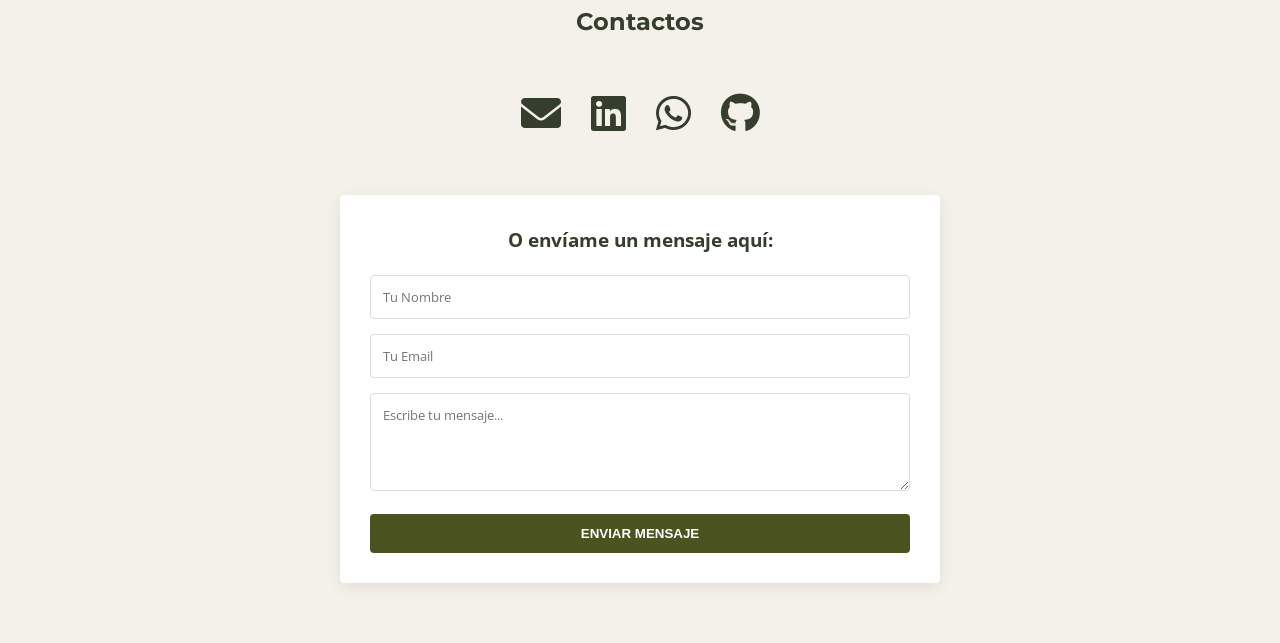
==== commit b77b09d9: "Fix issue #9: Uso de clases CSS directas en imágenes del carrusel para mejorar el rendimiento" ====
--- a/index.htm
+++ b/index.htm
@@ -46,7 +46,7 @@
                 <img src="./fotos/muni.jpg" alt="Evidencia de trabajo en Empresa" class="work-img">
 
                 <div class="card-links">
-                    <a href="https://www.laplata.gob.ar/#/" target="_blank" rel="noopener noreferrer" class="external-link">Sitio Web Oficial</a>
+                    <a href="https://www.laplata.gob.ar/#/" target="_blank" class="external-link">Sitio Web Oficial</a>
                 </div>
             </div>
         </div>
@@ -65,9 +65,9 @@
             <p>Participo activamente en voluntariados vinculados a las misiones de Schoenstatt, donde desarrollo tareas solidarias y de acompañamiento en distintas comunidades. Estas experiencias me han permitido fortalecer valores como el compromiso, la empatía y el trabajo en equipo, colaborando en actividades de servicio, organización y apoyo a personas en distintas realidades. A través de las misiones, también he adquirido habilidades de comunicación, liderazgo y adaptación, enfrentando distintos desafíos en contextos diversos. Este tipo de participación refleja mi vocación por ayudar a los demás y mi interés por contribuir positivamente en la sociedad desde una mirada humana y comprometida.</p>
             
             <div class="carrusel">
-                <img src="./fotos/mf1.jpg" alt="Foto 1">
-                <img src="./fotos/mf2.jpg" alt="Foto 2">
-                <img src="./fotos/mf3.jpg" alt="Foto 3">
+                <img src="./fotos/mf1.jpg" alt="Foto 1" class="carrusel-img">
+                <img src="./fotos/mf2.jpg" alt="Foto 2" class="carrusel-img">
+                <img src="./fotos/mf3.jpg" alt="Foto 3" class="carrusel-img">
             </div>
             <p class="instruccion-carrusel">← Desliza para ver más fotos →</p>
         </div>
@@ -118,15 +118,15 @@
                 <i class="fas fa-envelope"></i>
             </a>
             
-            <a href="https://www.linkedin.com/in/lautaro-c%C3%A1rdenas-45a643280/" target="_blank" rel="noopener noreferrer" class="contact-icon" title="LinkedIn">
+            <a href="https://www.linkedin.com/in/lautaro-c%C3%A1rdenas-45a643280/" target="_blank" class="contact-icon" title="LinkedIn">
                 <i class="fab fa-linkedin"></i>
             </a>
-                        
-            <a href="https://wa.me/5492214946149" target="_blank" rel="noopener noreferrer" class="contact-icon" title="WhatsApp">
+            
+            <a href="https://wa.me/5492214946149" target="_blank" class="contact-icon" title="WhatsApp">
                 <i class="fab fa-whatsapp"></i>
             </a>
-                        
-            <a href="https://github.com/lautaroCardenas" target="_blank" rel="noopener noreferrer" class="contact-icon" title="GitHub">
+            
+            <a href="https://github.com/lautaroCardenas" target="_blank" class="contact-icon" title="GitHub">
                 <i class="fab fa-github"></i>
             </a>
         </div>
--- a/style.css
+++ b/style.css
@@ -1,23 +1,4 @@
-@font-face {
-    font-family: 'Montserrat';
-    src: url('./fonts/Montserrat-Bold.ttf') format('truetype');
-    font-weight: 700;
-    font-style: normal;
-}
-
-@font-face {
-    font-family: 'Open Sans';
-    src: url('./fonts/OpenSans-Regular.ttf') format('truetype');
-    font-weight: 400;
-    font-style: normal;
-}
-
-@font-face {
-    font-family: 'Open Sans';
-    src: url('./fonts/OpenSans-SemiBold.ttf') format('truetype');
-    font-weight: 600;
-    font-style: normal;
-}
+
 :root {
     --militar-dark: #353d2d;    
     --militar-olive: #4b5320;   
@@ -165,13 +146,13 @@
     scrollbar-color: var(--militar-olive) transparent;
 }
 
-.carrusel img {
-    flex: 0 0 80%; /* Cada foto ocupa el 80% del ancho de la tarjeta */
-    height: 300px;
+.carrusel-img {
+    flex: 0 0 80%; /* Cada foto ocupa el 80% de la tarjeta */
+    height: 18.75rem; /* 300px / 16 = 18.75rem */
     object-fit: cover;
-    border-radius: 8px;
+    border-radius: 0.5rem; /* 8px / 16 = 0.5rem */
     scroll-snap-align: center; /* Centra cada foto al deslizar */
-    border: 2px solid var(--militar-accent);
+    border: 0.125rem solid var(--color-acento); /* Asumiendo que cambiaste el nombre en el issue #6 */
 }
 
 .instruccion-carrusel {
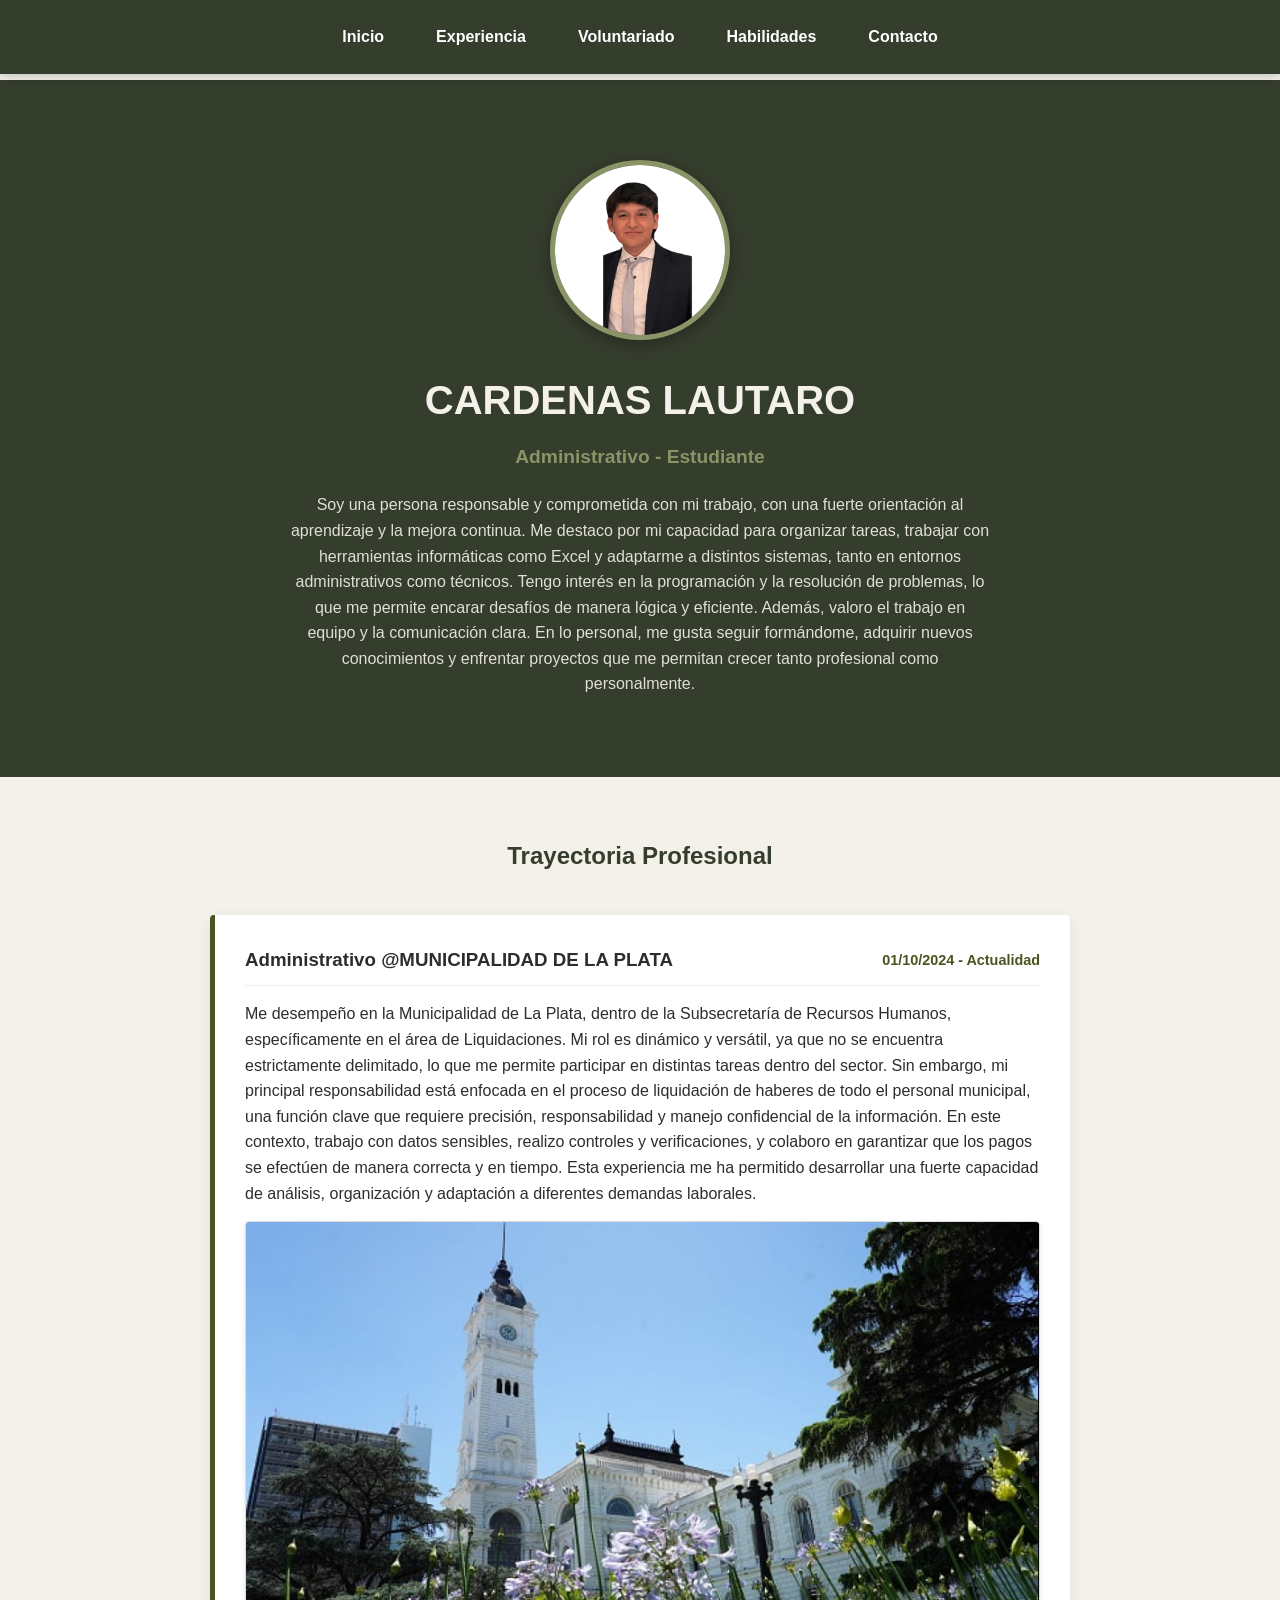
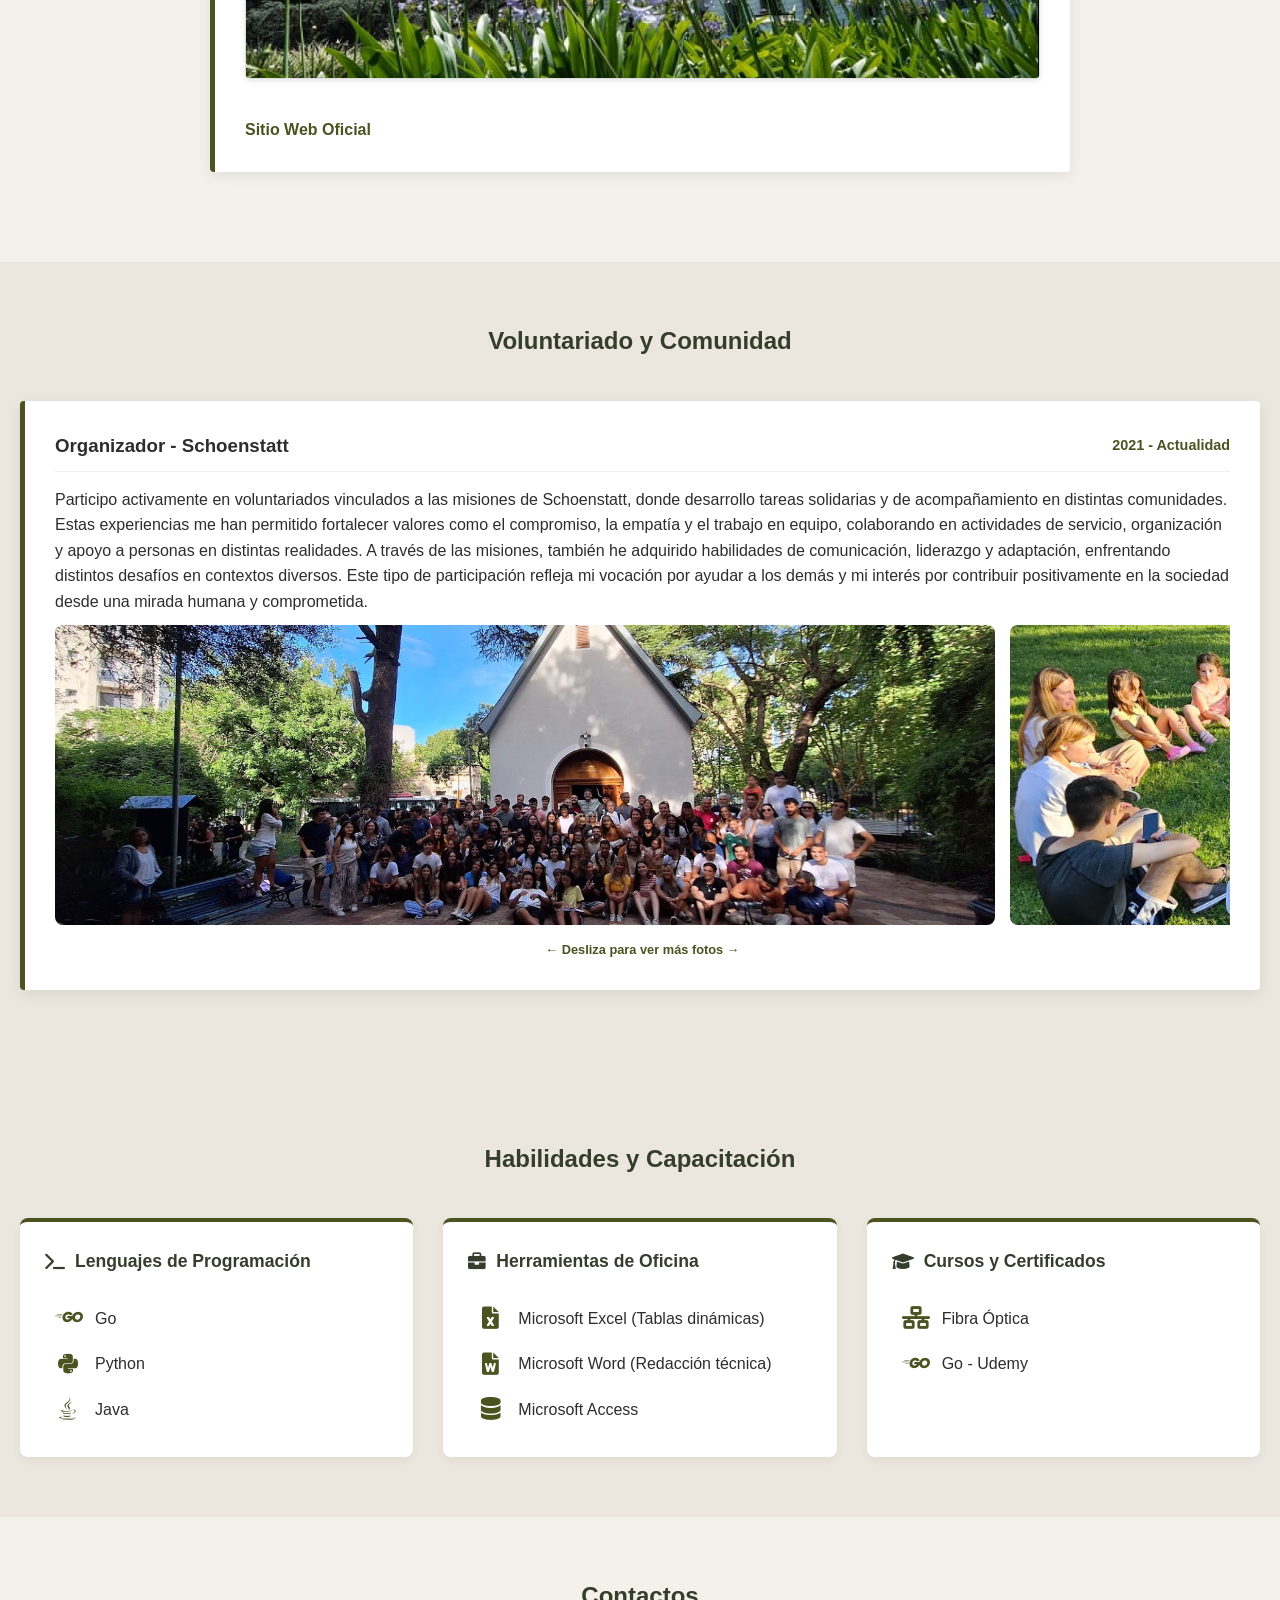
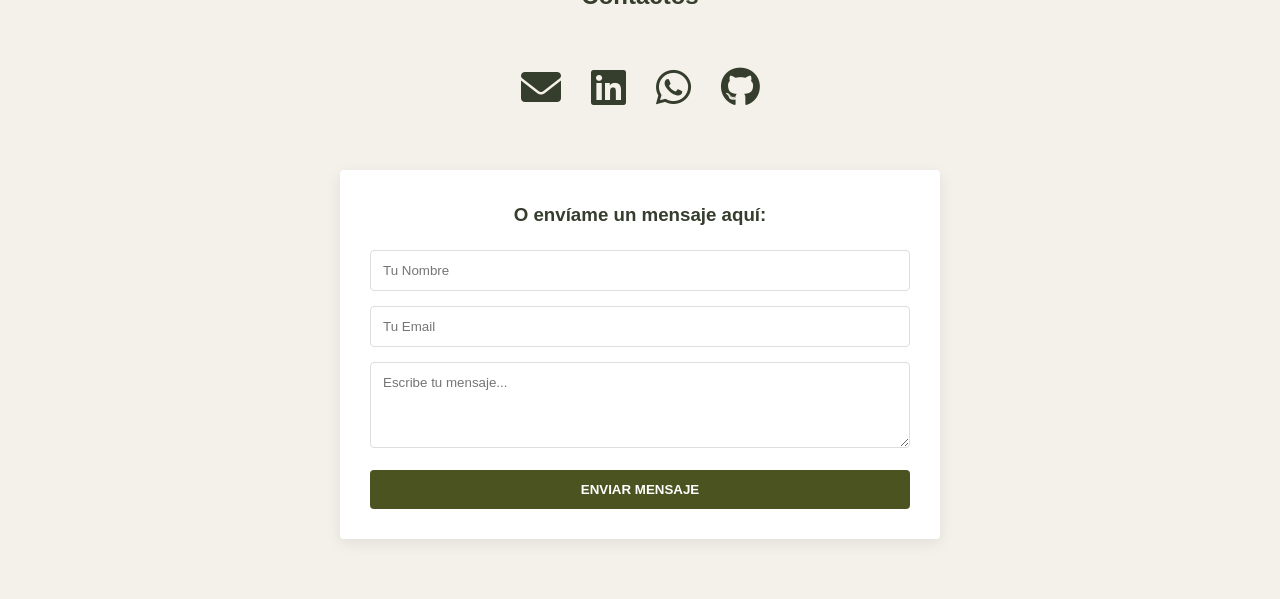
==== commit 46041f4e: "Merge pull request #12 from lautaroCardenas/3-fuente-local Fix issue #3: Inclusión de fuentes Montse" ====
--- a/index.htm
+++ b/index.htm
@@ -3,7 +3,7 @@
 <head>
     <meta charset="UTF-8">
     <meta name="viewport" content="width=device-width, initial-scale=1.0">
-    <title>CV Profesional</title> <link href="https://fonts.googleapis.com/css2?family=Montserrat:wght@700&family=Open+Sans:wght@400;600&display=swap" rel="stylesheet">
+    <title>CV Profesional</title>
     <link rel="stylesheet" href="https://cdnjs.cloudflare.com/ajax/libs/font-awesome/6.0.0/css/all.min.css">
     <link rel="stylesheet" href="style.css">
 </head>
@@ -46,7 +46,7 @@
                 <img src="./fotos/muni.jpg" alt="Evidencia de trabajo en Empresa" class="work-img">
 
                 <div class="card-links">
-                    <a href="https://www.laplata.gob.ar/#/" target="_blank" class="external-link">Sitio Web Oficial</a>
+                    <a href="https://www.laplata.gob.ar/#/" target="_blank" rel="noopener noreferrer" class="external-link">Sitio Web Oficial</a>
                 </div>
             </div>
         </div>
@@ -118,15 +118,15 @@
                 <i class="fas fa-envelope"></i>
             </a>
             
-            <a href="https://www.linkedin.com/in/lautaro-c%C3%A1rdenas-45a643280/" target="_blank" class="contact-icon" title="LinkedIn">
+            <a href="https://www.linkedin.com/in/lautaro-c%C3%A1rdenas-45a643280/" target="_blank" rel="noopener noreferrer" class="contact-icon" title="LinkedIn">
                 <i class="fab fa-linkedin"></i>
             </a>
-            
-            <a href="https://wa.me/5492214946149" target="_blank" class="contact-icon" title="WhatsApp">
+                        
+            <a href="https://wa.me/5492214946149" target="_blank" rel="noopener noreferrer" class="contact-icon" title="WhatsApp">
                 <i class="fab fa-whatsapp"></i>
             </a>
-            
-            <a href="https://github.com/lautaroCardenas" target="_blank" class="contact-icon" title="GitHub">
+                        
+            <a href="https://github.com/lautaroCardenas" target="_blank" rel="noopener noreferrer" class="contact-icon" title="GitHub">
                 <i class="fab fa-github"></i>
             </a>
         </div>
--- a/style.css
+++ b/style.css
@@ -1,4 +1,23 @@
-
+@font-face {
+    font-family: 'Montserrat';
+    src: url('./fonts/Montserrat-Bold.ttf') format('truetype');
+    font-weight: 700;
+    font-style: normal;
+}
+
+@font-face {
+    font-family: 'Open Sans';
+    src: url('./fonts/OpenSans-Regular.ttf') format('truetype');
+    font-weight: 400;
+    font-style: normal;
+}
+
+@font-face {
+    font-family: 'Open Sans';
+    src: url('./fonts/OpenSans-SemiBold.ttf') format('truetype');
+    font-weight: 600;
+    font-style: normal;
+}
 :root {
     --militar-dark: #353d2d;    
     --militar-olive: #4b5320;   
@@ -43,18 +62,20 @@
 
 
 .hero-section {
-    padding: 80px 20px;
-    background-color: var(--militar-dark);
+    padding: 5rem 1.25rem; /* 80px / 16 = 5rem | 20px / 16 = 1.25rem */
+    background-color: var(--militar-dark); /* O el nombre semántico que pusiste en el issue 6 */
     color: var(--text-light);
     text-align: center;
 }
+
 .profile-img {
-    width: 180px; height: 180px;
+    width: 11.25rem; /* 180px / 16 = 11.25rem */
+    height: 11.25rem;
     border-radius: 50%;
-    border: 5px solid var(--militar-accent);
-    margin-bottom: 20px;
+    border: 0.3125rem solid var(--militar-accent); /* 5px / 16 = 0.3125rem */
+    margin-bottom: 1.25rem; /* 20px / 16 = 1.25rem */
     object-fit: cover; /* Asegura que la foto real no se deforme */
-    box-shadow: 0 4px 15px rgba(0,0,0,0.3);
+    box-shadow: 0 0.25rem 0.9375rem rgba(0, 0, 0, 0.3); /* 4px y 15px pasados a rem */
 }
 .main-title { font-family: 'Montserrat', sans-serif; font-size: 2.5rem; margin-bottom: 10px; }
 .subtitle { font-size: 1.2rem; color: var(--militar-accent); font-weight: 600; margin-bottom: 20px; }
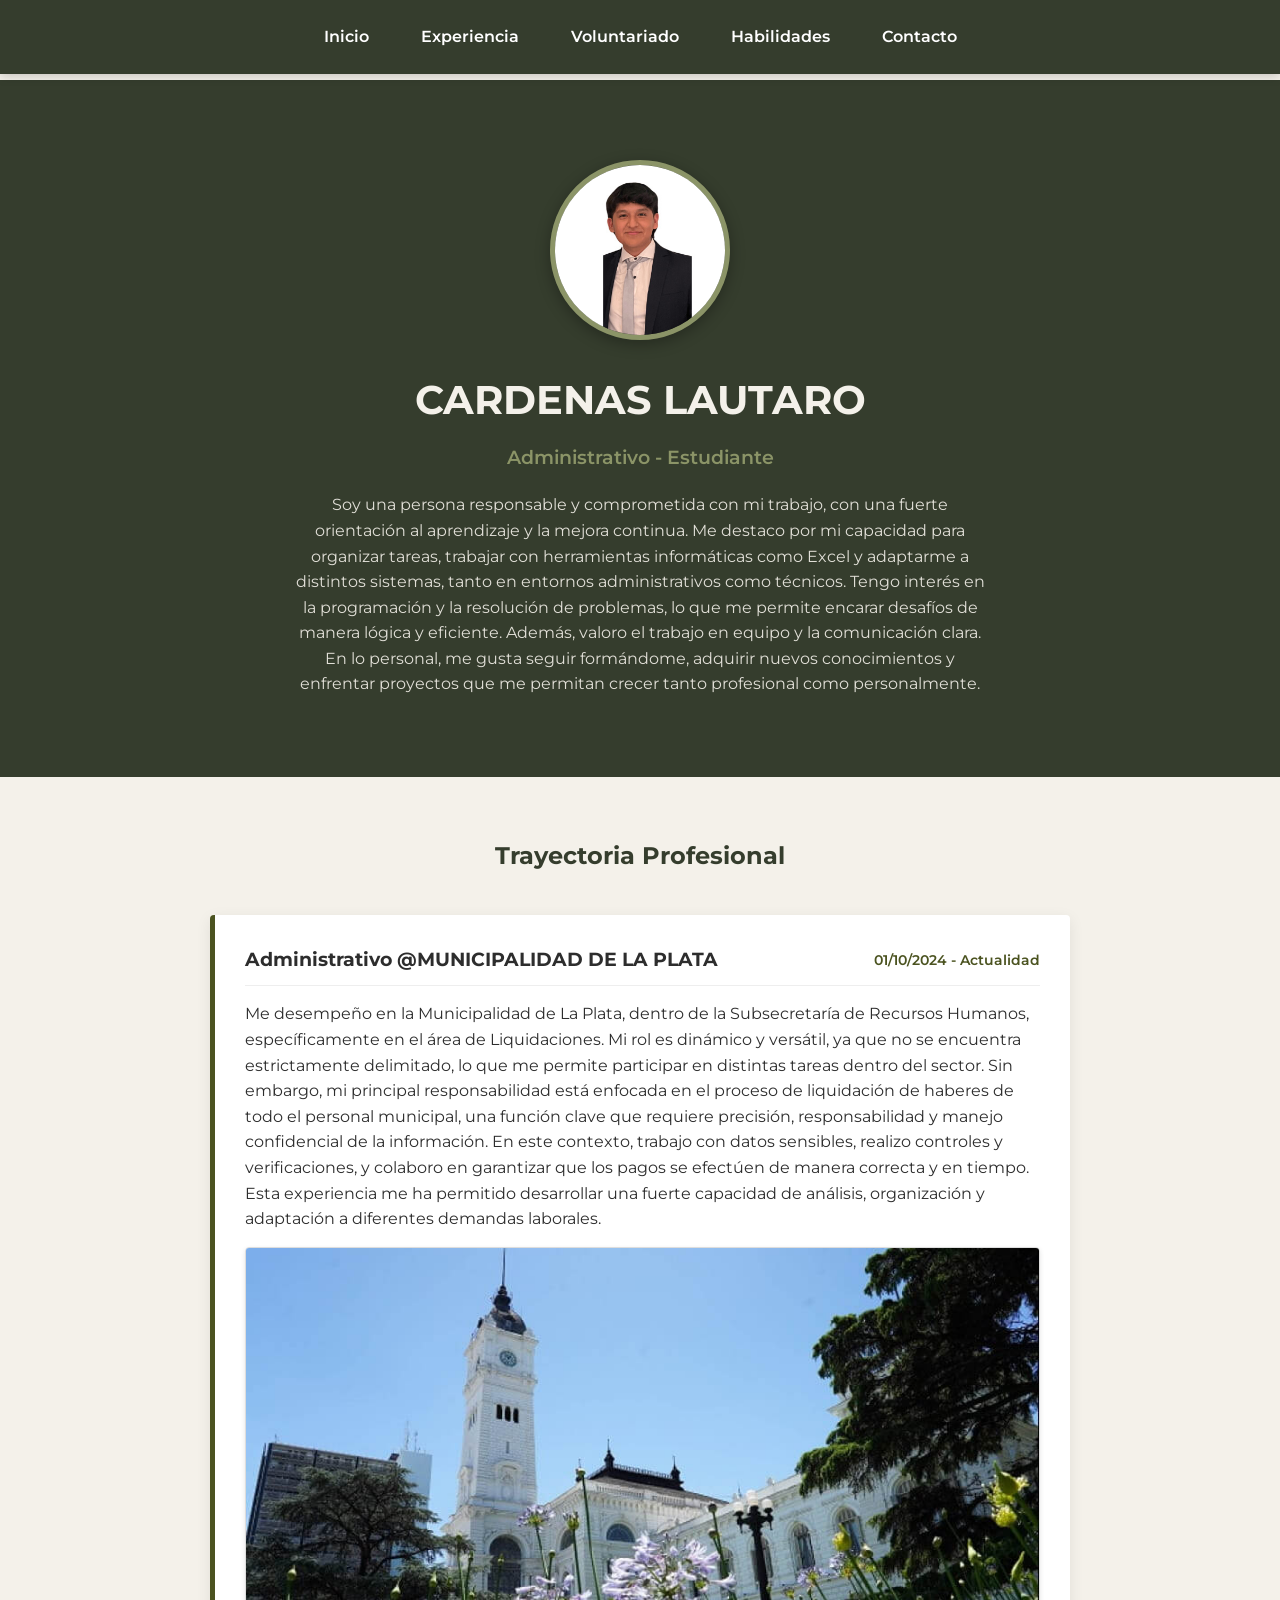
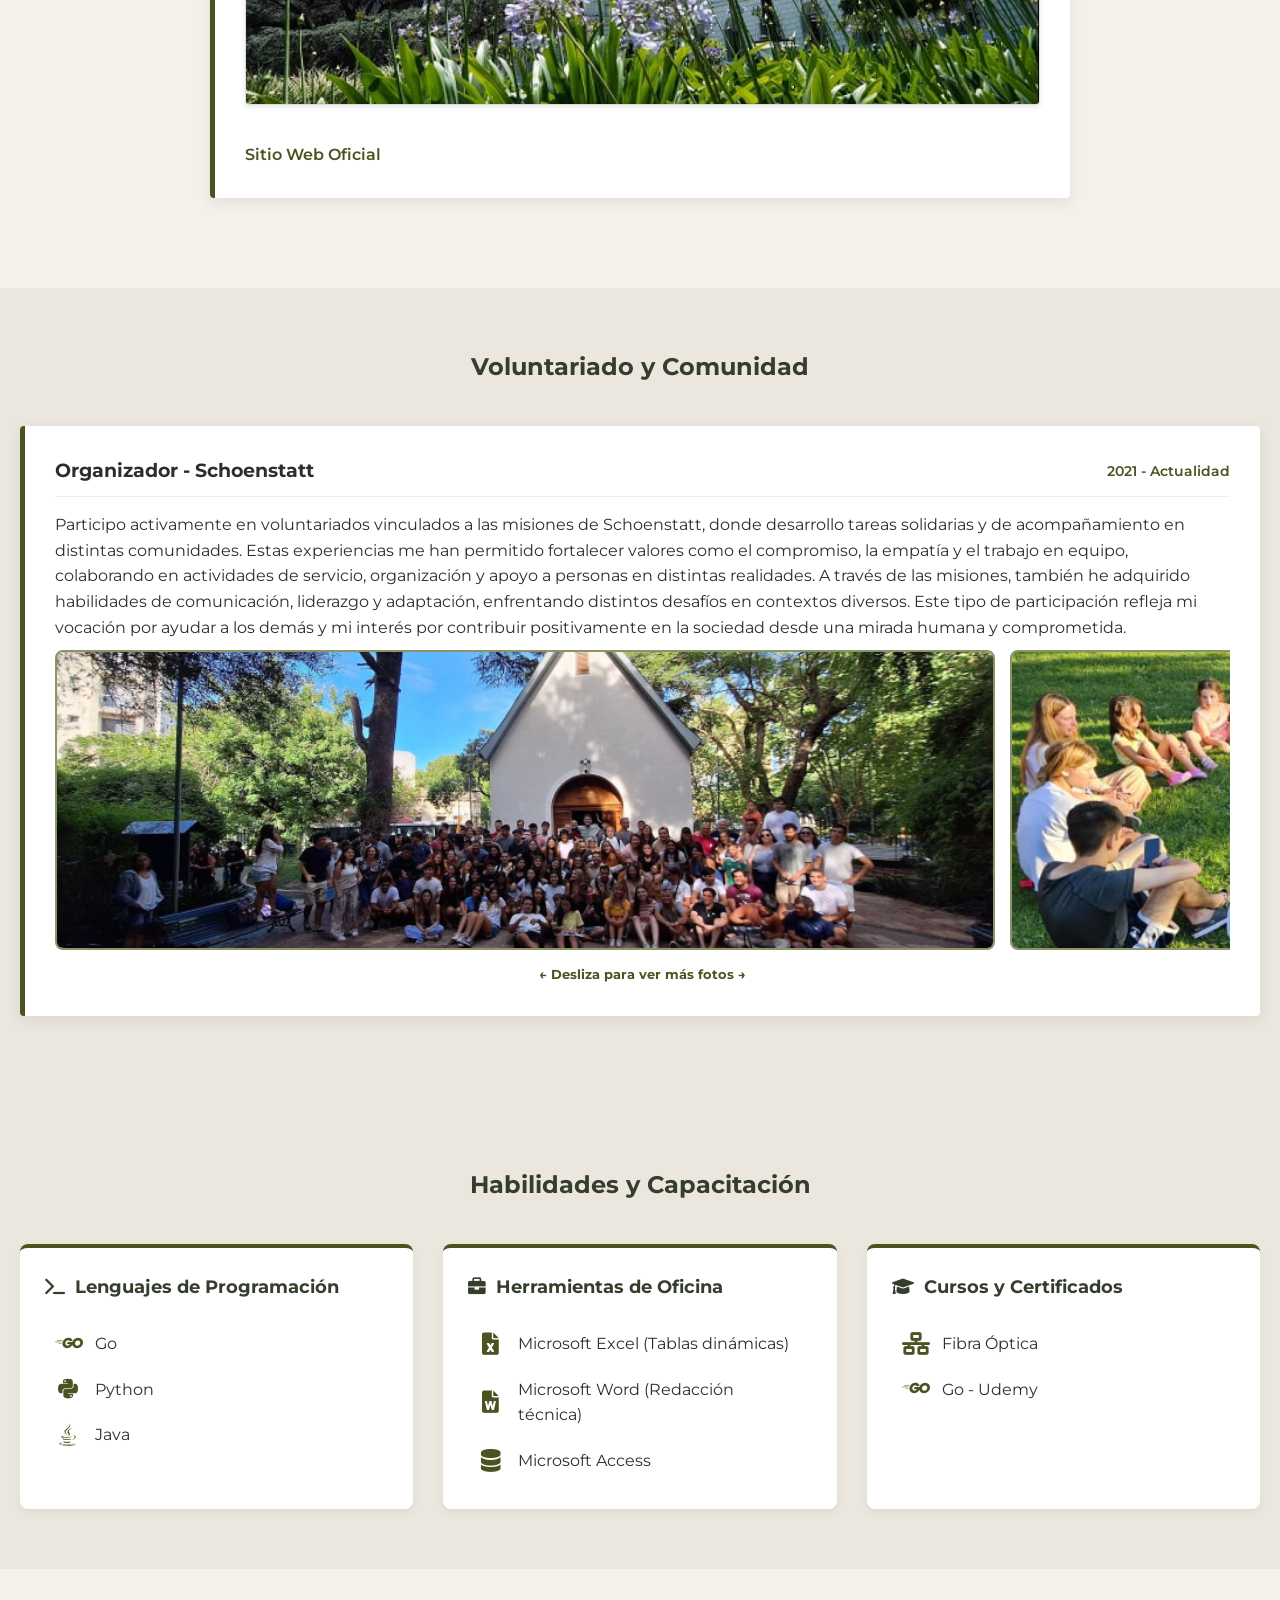
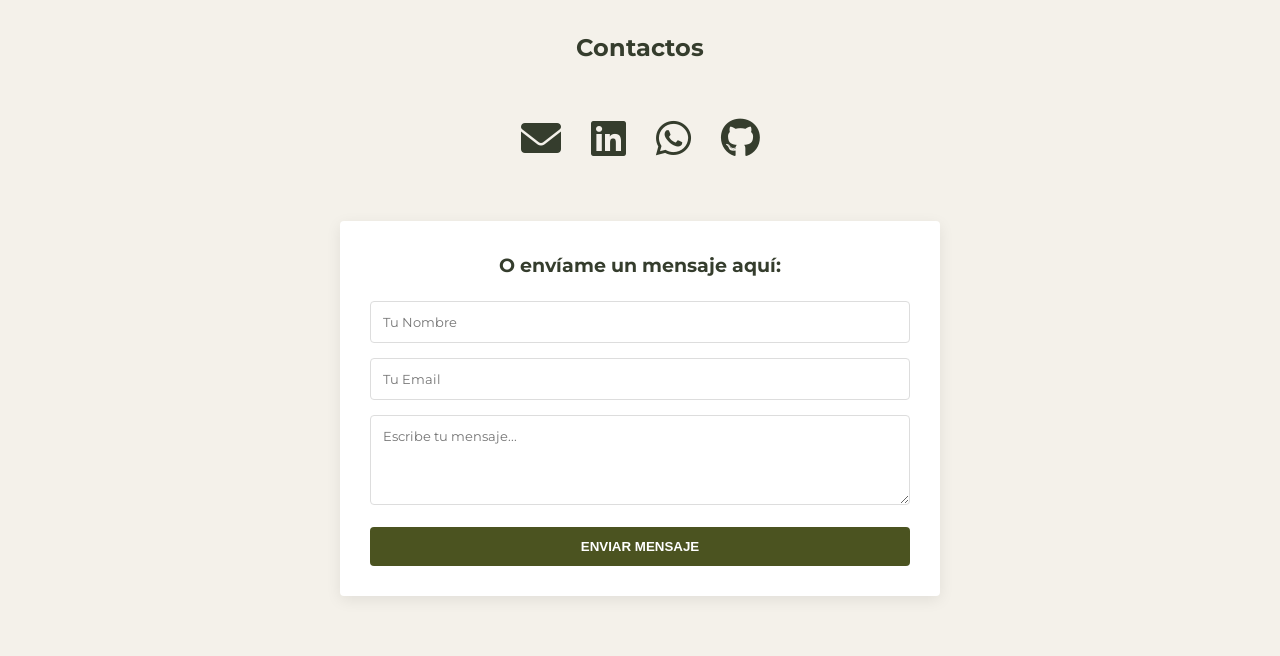
==== commit af12826d: "Corrección: Actualizo la extensión de las imágenes en el HTML a .jpg" ====
--- a/index.htm
+++ b/index.htm
@@ -3,7 +3,7 @@
 <head>
     <meta charset="UTF-8">
     <meta name="viewport" content="width=device-width, initial-scale=1.0">
-    <title>CV Profesional</title>
+    <title>CV Profesional</title> <link href="https://fonts.googleapis.com/css2?family=Montserrat:wght@700&family=Open+Sans:wght@400;600&display=swap" rel="stylesheet">
     <link rel="stylesheet" href="https://cdnjs.cloudflare.com/ajax/libs/font-awesome/6.0.0/css/all.min.css">
     <link rel="stylesheet" href="style.css">
 </head>
@@ -21,7 +21,7 @@
 
     <header id="inicio" class="hero-section">
         <div class="hero-content">
-            <img src="./fotos/yo.png" alt="Foto de Perfil de TU NOMBRE" class="profile-img">
+            <img src="./fotos/yo.jpg" alt="Foto de Perfil de TU NOMBRE" class="profile-img">
             
             <h1 class="main-title">CARDENAS LAUTARO</h1> 
             
@@ -46,7 +46,7 @@
                 <img src="./fotos/muni.jpg" alt="Evidencia de trabajo en Empresa" class="work-img">
 
                 <div class="card-links">
-                    <a href="https://www.laplata.gob.ar/#/" target="_blank" rel="noopener noreferrer" class="external-link">Sitio Web Oficial</a>
+                    <a href="https://www.laplata.gob.ar/#/" target="_blank" class="external-link">Sitio Web Oficial</a>
                 </div>
             </div>
         </div>
@@ -65,9 +65,9 @@
             <p>Participo activamente en voluntariados vinculados a las misiones de Schoenstatt, donde desarrollo tareas solidarias y de acompañamiento en distintas comunidades. Estas experiencias me han permitido fortalecer valores como el compromiso, la empatía y el trabajo en equipo, colaborando en actividades de servicio, organización y apoyo a personas en distintas realidades. A través de las misiones, también he adquirido habilidades de comunicación, liderazgo y adaptación, enfrentando distintos desafíos en contextos diversos. Este tipo de participación refleja mi vocación por ayudar a los demás y mi interés por contribuir positivamente en la sociedad desde una mirada humana y comprometida.</p>
             
             <div class="carrusel">
-                <img src="./fotos/mf1.jpg" alt="Foto 1" class="carrusel-img">
-                <img src="./fotos/mf2.jpg" alt="Foto 2" class="carrusel-img">
-                <img src="./fotos/mf3.jpg" alt="Foto 3" class="carrusel-img">
+                <img src="./fotos/mf1.jpg" alt="Foto 1">
+                <img src="./fotos/mf2.jpg" alt="Foto 2">
+                <img src="./fotos/mf3.jpg" alt="Foto 3">
             </div>
             <p class="instruccion-carrusel">← Desliza para ver más fotos →</p>
         </div>
@@ -118,15 +118,15 @@
                 <i class="fas fa-envelope"></i>
             </a>
             
-            <a href="https://www.linkedin.com/in/lautaro-c%C3%A1rdenas-45a643280/" target="_blank" rel="noopener noreferrer" class="contact-icon" title="LinkedIn">
+            <a href="https://www.linkedin.com/in/lautaro-c%C3%A1rdenas-45a643280/" target="_blank" class="contact-icon" title="LinkedIn">
                 <i class="fab fa-linkedin"></i>
             </a>
-                        
-            <a href="https://wa.me/5492214946149" target="_blank" rel="noopener noreferrer" class="contact-icon" title="WhatsApp">
+            
+            <a href="https://wa.me/5492214946149" target="_blank" class="contact-icon" title="WhatsApp">
                 <i class="fab fa-whatsapp"></i>
             </a>
-                        
-            <a href="https://github.com/lautaroCardenas" target="_blank" rel="noopener noreferrer" class="contact-icon" title="GitHub">
+            
+            <a href="https://github.com/lautaroCardenas" target="_blank" class="contact-icon" title="GitHub">
                 <i class="fab fa-github"></i>
             </a>
         </div>
--- a/style.css
+++ b/style.css
@@ -1,23 +1,4 @@
-@font-face {
-    font-family: 'Montserrat';
-    src: url('./fonts/Montserrat-Bold.ttf') format('truetype');
-    font-weight: 700;
-    font-style: normal;
-}
-
-@font-face {
-    font-family: 'Open Sans';
-    src: url('./fonts/OpenSans-Regular.ttf') format('truetype');
-    font-weight: 400;
-    font-style: normal;
-}
-
-@font-face {
-    font-family: 'Open Sans';
-    src: url('./fonts/OpenSans-SemiBold.ttf') format('truetype');
-    font-weight: 600;
-    font-style: normal;
-}
+
 :root {
     --militar-dark: #353d2d;    
     --militar-olive: #4b5320;   
@@ -33,12 +14,17 @@
 * { box-sizing: border-box; margin: 0; padding: 0; }
 
 body {
-    font-family: 'Open Sans', sans-serif;
+    font-family: 'Montserrat', sans-serif;
     color: var(--text-main);
     background-color: var(--earth-light);
     line-height: 1.6;
     scroll-behavior: smooth;
     padding-top: 80px; 
+}
+
+
+h1, h2, h3, h4, h5, h6 {
+    font-family: 'Montserrat', sans-serif;
 }
 
 /* Navbar */
@@ -62,20 +48,18 @@
 
 
 .hero-section {
-    padding: 5rem 1.25rem; /* 80px / 16 = 5rem | 20px / 16 = 1.25rem */
-    background-color: var(--militar-dark); /* O el nombre semántico que pusiste en el issue 6 */
+    padding: 80px 20px;
+    background-color: var(--militar-dark);
     color: var(--text-light);
     text-align: center;
 }
-
 .profile-img {
-    width: 11.25rem; /* 180px / 16 = 11.25rem */
-    height: 11.25rem;
+    width: 180px; height: 180px;
     border-radius: 50%;
-    border: 0.3125rem solid var(--militar-accent); /* 5px / 16 = 0.3125rem */
-    margin-bottom: 1.25rem; /* 20px / 16 = 1.25rem */
+    border: 5px solid var(--militar-accent);
+    margin-bottom: 20px;
     object-fit: cover; /* Asegura que la foto real no se deforme */
-    box-shadow: 0 0.25rem 0.9375rem rgba(0, 0, 0, 0.3); /* 4px y 15px pasados a rem */
+    box-shadow: 0 4px 15px rgba(0,0,0,0.3);
 }
 .main-title { font-family: 'Montserrat', sans-serif; font-size: 2.5rem; margin-bottom: 10px; }
 .subtitle { font-size: 1.2rem; color: var(--militar-accent); font-weight: 600; margin-bottom: 20px; }
@@ -167,13 +151,13 @@
     scrollbar-color: var(--militar-olive) transparent;
 }
 
-.carrusel-img {
-    flex: 0 0 80%; /* Cada foto ocupa el 80% de la tarjeta */
-    height: 18.75rem; /* 300px / 16 = 18.75rem */
+.carrusel img {
+    flex: 0 0 80%; /* Cada foto ocupa el 80% del ancho de la tarjeta */
+    height: 300px;
     object-fit: cover;
-    border-radius: 0.5rem; /* 8px / 16 = 0.5rem */
+    border-radius: 8px;
     scroll-snap-align: center; /* Centra cada foto al deslizar */
-    border: 0.125rem solid var(--color-acento); /* Asumiendo que cambiaste el nombre en el issue #6 */
+    border: 2px solid var(--militar-accent);
 }
 
 .instruccion-carrusel {
